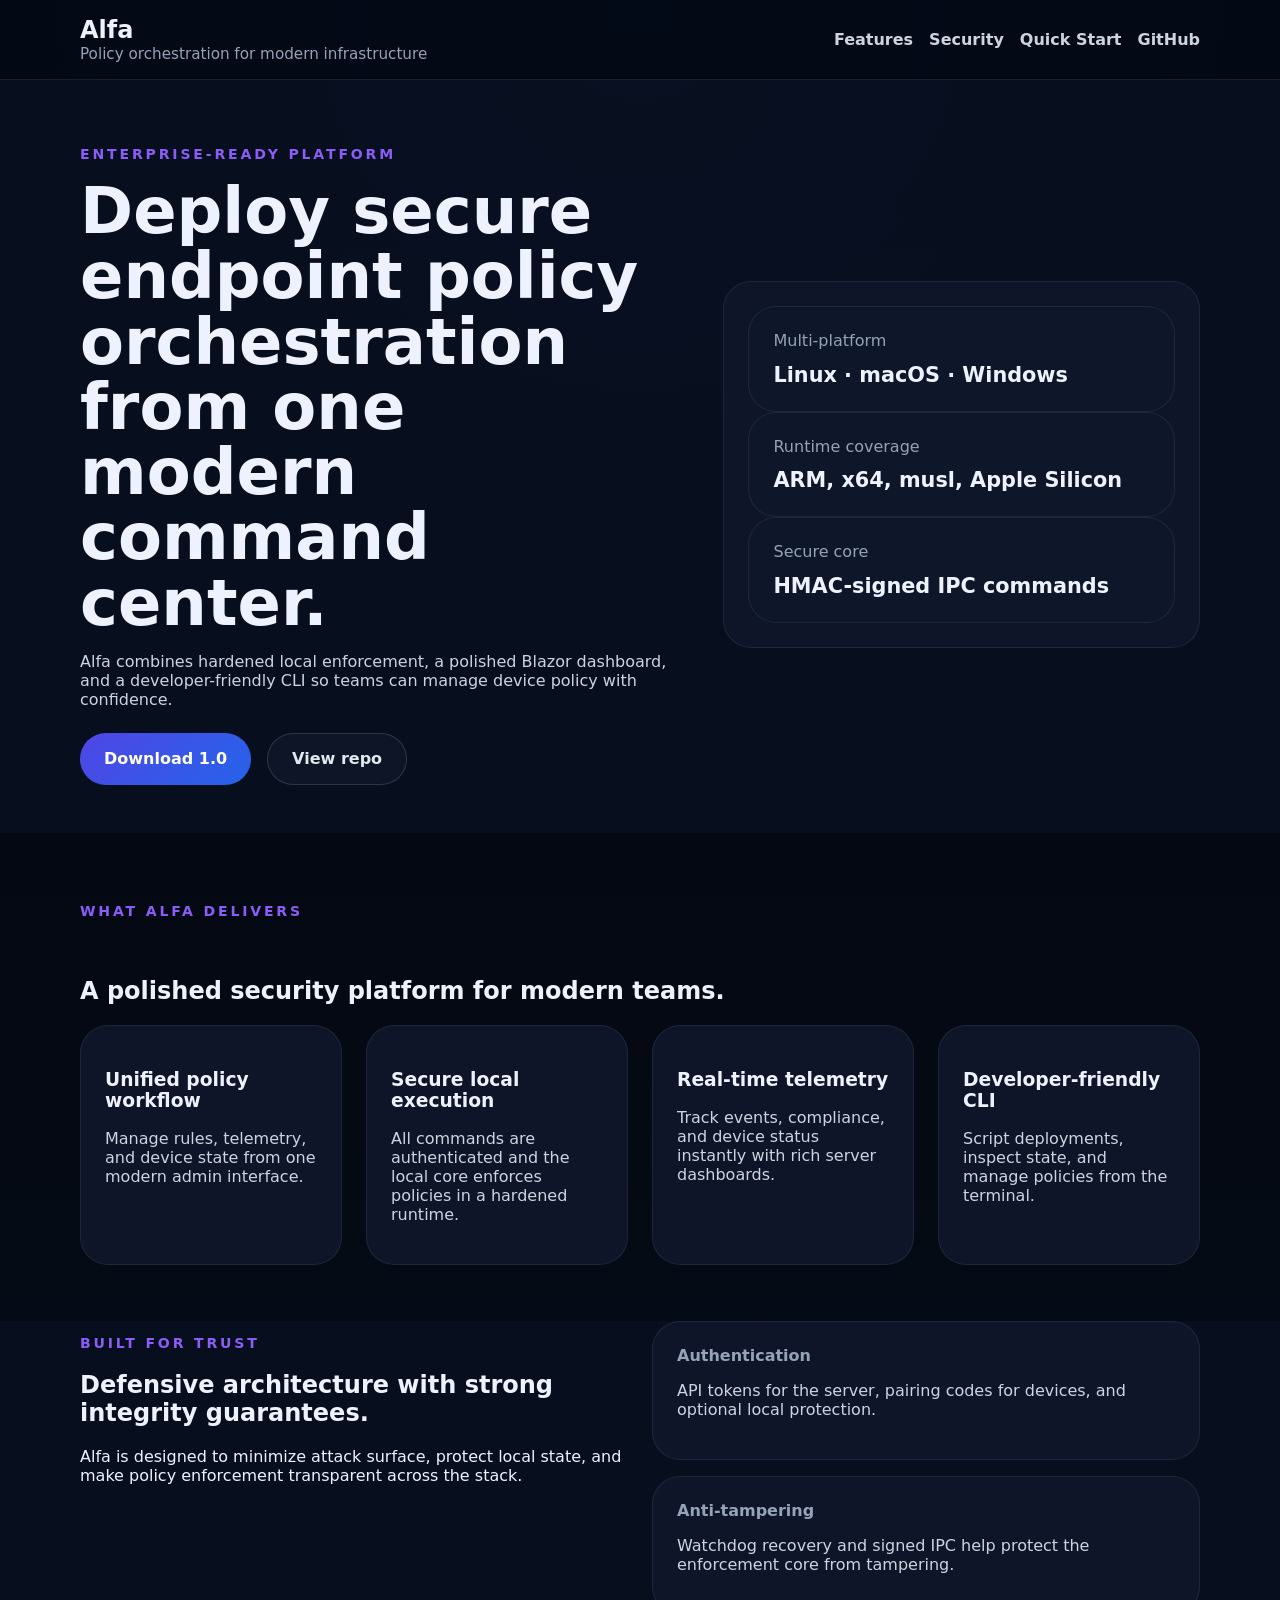
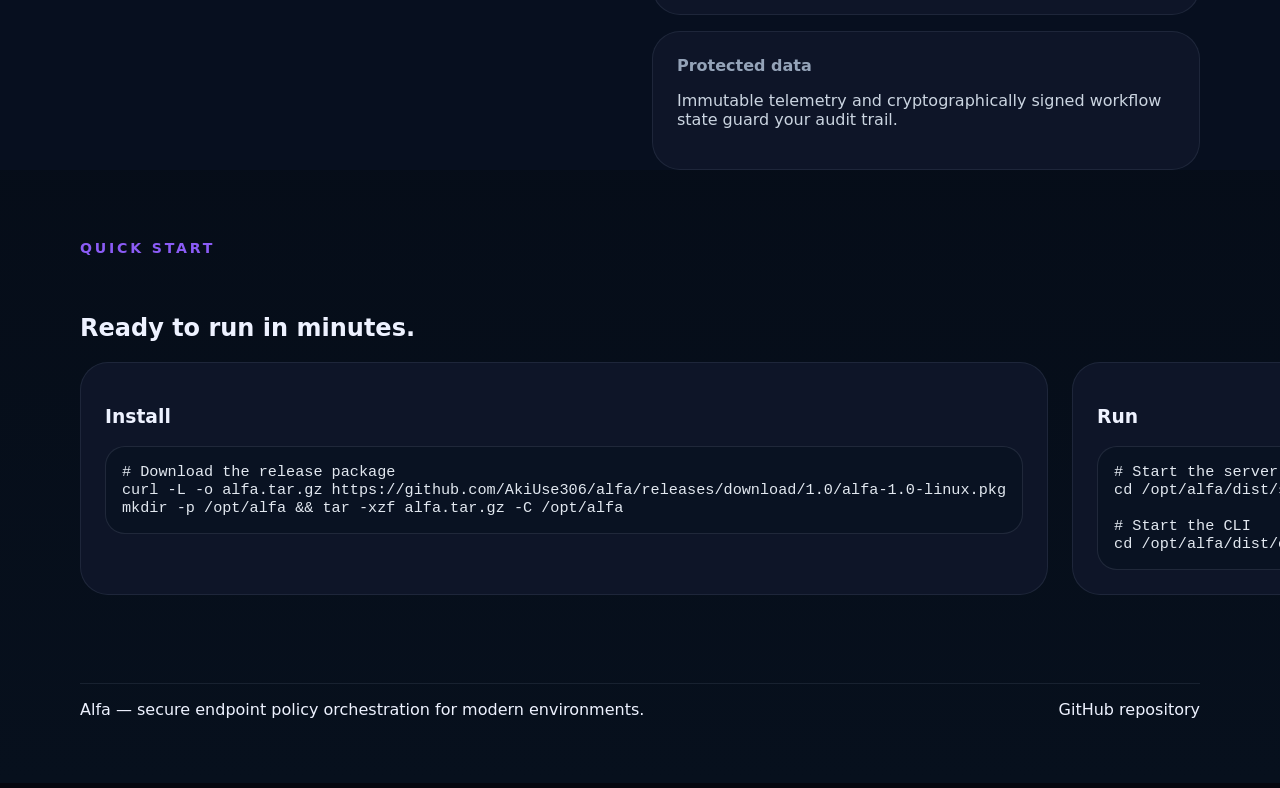
==== index.html @ 94771497 "deploy: fb77d5294fd2c9e4b82281f6f252c91e506be7ad" ====
<!DOCTYPE html>
<html lang="en">
<head>
  <meta charset="UTF-8" />
  <meta name="viewport" content="width=device-width, initial-scale=1.0" />
  <title>Alfa | Modern Endpoint Policy Orchestration</title>
  <link rel="stylesheet" href="./css/style.css" />
  <meta name="description" content="Alfa is a modern endpoint policy orchestration platform with secure local enforcement, telemetry, and a polished admin experience." />
</head>
<body>
  <header class="site-header">
    <div class="container header-grid">
      <div class="brand">
        <strong>Alfa</strong>
        <span>Policy orchestration for modern infrastructure</span>
      </div>
      <nav class="site-nav">
        <a href="#features">Features</a>
        <a href="#security">Security</a>
        <a href="#quickstart">Quick Start</a>
        <a href="https://github.com/AkiUse306/alfa" target="_blank" rel="noopener noreferrer">GitHub</a>
      </nav>
    </div>
  </header>

  <main>
    <section class="hero section-primary">
      <div class="container hero-grid">
        <div class="hero-copy">
          <span class="eyebrow">Enterprise-ready platform</span>
          <h1>Deploy secure endpoint policy orchestration from one modern command center.</h1>
          <p>Alfa combines hardened local enforcement, a polished Blazor dashboard, and a developer-friendly CLI so teams can manage device policy with confidence.</p>
          <div class="hero-actions">
            <a class="button button-primary" href="https://github.com/AkiUse306/alfa/releases/tag/1.0" target="_blank" rel="noopener noreferrer">Download 1.0</a>
            <a class="button button-secondary" href="https://github.com/AkiUse306/alfa" target="_blank" rel="noopener noreferrer">View repo</a>
          </div>
        </div>
        <div class="hero-panel">
          <div class="stat-card accent">
            <span>Multi-platform</span>
            <strong>Linux · macOS · Windows</strong>
          </div>
          <div class="stat-card">
            <span>Runtime coverage</span>
            <strong>ARM, x64, musl, Apple Silicon</strong>
          </div>
          <div class="stat-card accent-secondary">
            <span>Secure core</span>
            <strong>HMAC-signed IPC commands</strong>
          </div>
        </div>
      </div>
    </section>

    <section id="features" class="section-light">
      <div class="container section-header">
        <p class="eyebrow">What Alfa delivers</p>
        <h2>A polished security platform for modern teams.</h2>
      </div>
      <div class="container cards-grid">
        <article class="feature-card">
          <h3>Unified policy workflow</h3>
          <p>Manage rules, telemetry, and device state from one modern admin interface.</p>
        </article>
        <article class="feature-card">
          <h3>Secure local execution</h3>
          <p>All commands are authenticated and the local core enforces policies in a hardened runtime.</p>
        </article>
        <article class="feature-card">
          <h3>Real-time telemetry</h3>
          <p>Track events, compliance, and device status instantly with rich server dashboards.</p>
        </article>
        <article class="feature-card">
          <h3>Developer-friendly CLI</h3>
          <p>Script deployments, inspect state, and manage policies from the terminal.</p>
        </article>
      </div>
    </section>

    <section id="security" class="section-primary">
      <div class="container grid-2">
        <div>
          <p class="eyebrow">Built for trust</p>
          <h2>Defensive architecture with strong integrity guarantees.</h2>
          <p>Alfa is designed to minimize attack surface, protect local state, and make policy enforcement transparent across the stack.</p>
        </div>
        <div class="security-list">
          <div class="security-card">
            <strong>Authentication</strong>
            <p>API tokens for the server, pairing codes for devices, and optional local protection.</p>
          </div>
          <div class="security-card">
            <strong>Anti-tampering</strong>
            <p>Watchdog recovery and signed IPC help protect the enforcement core from tampering.</p>
          </div>
          <div class="security-card">
            <strong>Protected data</strong>
            <p>Immutable telemetry and cryptographically signed workflow state guard your audit trail.</p>
          </div>
        </div>
      </div>
    </section>

    <section id="quickstart" class="section-light">
      <div class="container section-header">
        <p class="eyebrow">Quick start</p>
        <h2>Ready to run in minutes.</h2>
      </div>
      <div class="container code-grid">
        <div class="code-panel">
          <h3>Install</h3>
          <pre><code># Download the release package
curl -L -o alfa.tar.gz https://github.com/AkiUse306/alfa/releases/download/1.0/alfa-1.0-linux.pkg
mkdir -p /opt/alfa && tar -xzf alfa.tar.gz -C /opt/alfa</code></pre>
        </div>
        <div class="code-panel">
          <h3>Run</h3>
          <pre><code># Start the server
cd /opt/alfa/dist/server && dotnet Alfa.Server.dll

# Start the CLI
cd /opt/alfa/dist/cli && dotnet Alfa.Cli.dll --help</code></pre>
        </div>
      </div>
    </section>
  </main>

  <footer class="site-footer">
    <div class="container footer-grid">
      <p>Alfa — secure endpoint policy orchestration for modern environments.</p>
      <a href="https://github.com/AkiUse306/alfa" target="_blank" rel="noopener noreferrer">GitHub repository</a>
    </div>
  </footer>
</body>
</html>
---- css/style.css ----
:root {
  color-scheme: dark;
  font-family: Inter, system-ui, -apple-system, BlinkMacSystemFont, 'Segoe UI', sans-serif;
  background: #05070f;
  color: #eef2ff;
}

* {
  box-sizing: border-box;
}

body {
  margin: 0;
  min-height: 100vh;
  background: radial-gradient(circle at top, rgba(59, 130, 246, 0.16), transparent 26%),
              linear-gradient(180deg, #02040c 0%, #07101d 100%);
}

a {
  color: inherit;
  text-decoration: none;
}

.container {
  width: min(1120px, calc(100% - 2rem));
  margin: 0 auto;
}

.site-header {
  position: sticky;
  top: 0;
  z-index: 10;
  background: rgba(4, 10, 22, 0.94);
  border-bottom: 1px solid rgba(148, 163, 184, 0.15);
}

.header-grid,
.hero-grid,
.section-header,
.cards-grid,
.grid-2,
.code-grid,
.footer-grid {
  display: grid;
  gap: 1.5rem;
}

.header-grid {
  grid-template-columns: 1fr auto;
  align-items: center;
  padding: 1rem 0;
}

.brand strong {
  display: block;
  font-size: 1.5rem;
}

.brand span {
  color: #94a3b8;
  font-size: 0.95rem;
}

.site-nav {
  display: flex;
  flex-wrap: wrap;
  justify-content: flex-end;
  gap: 1rem;
}

.site-nav a {
  color: #cbd5e1;
  font-weight: 600;
}

.hero {
  padding: 4rem 0 3rem;
}

.section-primary {
  background: rgba(8, 16, 32, 0.92);
}

.section-light {
  padding: 3.5rem 0;
}

.hero-grid {
  grid-template-columns: minmax(0, 1.3fr) minmax(320px, 1fr);
  align-items: center;
}

.hero-copy h1 {
  margin: 1rem 0 1rem;
  font-size: clamp(2.6rem, 5vw, 4rem);
  line-height: 1.02;
}

.hero-copy p,
.feature-card p,
.security-card p,
.code-panel p {
  color: #cbd5e1;
}

.eyebrow {
  text-transform: uppercase;
  letter-spacing: 0.2em;
  color: #8b5cf6;
  font-size: 0.88rem;
  font-weight: 700;
}

.hero-actions {
  display: flex;
  flex-wrap: wrap;
  gap: 1rem;
  margin-top: 1.5rem;
}

.button {
  display: inline-flex;
  align-items: center;
  justify-content: center;
  min-height: 52px;
  padding: 0 1.5rem;
  border-radius: 999px;
  font-weight: 700;
  transition: transform 180ms ease;
}

.button:hover {
  transform: translateY(-1px);
}

.button-primary {
  background: linear-gradient(135deg, #4f46e5, #2563eb);
  color: #fff;
}

.button-secondary {
  border: 1px solid rgba(148, 163, 184, 0.24);
  color: #e2e8f0;
  background: rgba(15, 23, 42, 0.88);
}

.hero-panel,
.stat-card,
.feature-card,
.security-card,
.code-panel {
  padding: 1.5rem;
  border-radius: 28px;
  background: rgba(15, 23, 42, 0.94);
  border: 1px solid rgba(148, 163, 184, 0.12);
}

.stat-card span,
.security-card strong {
  color: #94a3b8;
}

.stat-card strong {
  display: block;
  margin-top: 0.8rem;
  font-size: 1.3rem;
}

.cards-grid {
  grid-template-columns: repeat(auto-fit, minmax(240px, 1fr));
}

.grid-2 {
  grid-template-columns: 1fr 1fr;
  align-items: start;
}

.security-list {
  display: grid;
  gap: 1rem;
}

.code-grid {
  grid-template-columns: 1.2fr 1fr;
}

.code-panel pre {
  margin: 1rem 0 0;
  padding: 1rem;
  background: rgba(10, 18, 34, 0.95);
  border: 1px solid rgba(148, 163, 184, 0.16);
  border-radius: 20px;
  overflow-x: auto;
  color: #e2e8f0;
  font-family: ui-monospace, SFMono-Regular, Menlo, Monaco, Consolas, "Liberation Mono", "Courier New", monospace;
  font-size: 0.95rem;
}

.site-footer {
  padding: 2rem 0 3rem;
}

.footer-grid {
  grid-template-columns: 1fr auto;
  align-items: center;
  border-top: 1px solid rgba(148, 163, 184, 0.12);
}

@media (max-width: 900px) {
  .header-grid,
  .hero-grid,
  .grid-2,
  .code-grid,
  .footer-grid {
    grid-template-columns: 1fr;
  }

  .site-nav {
    justify-content: center;
  }
}
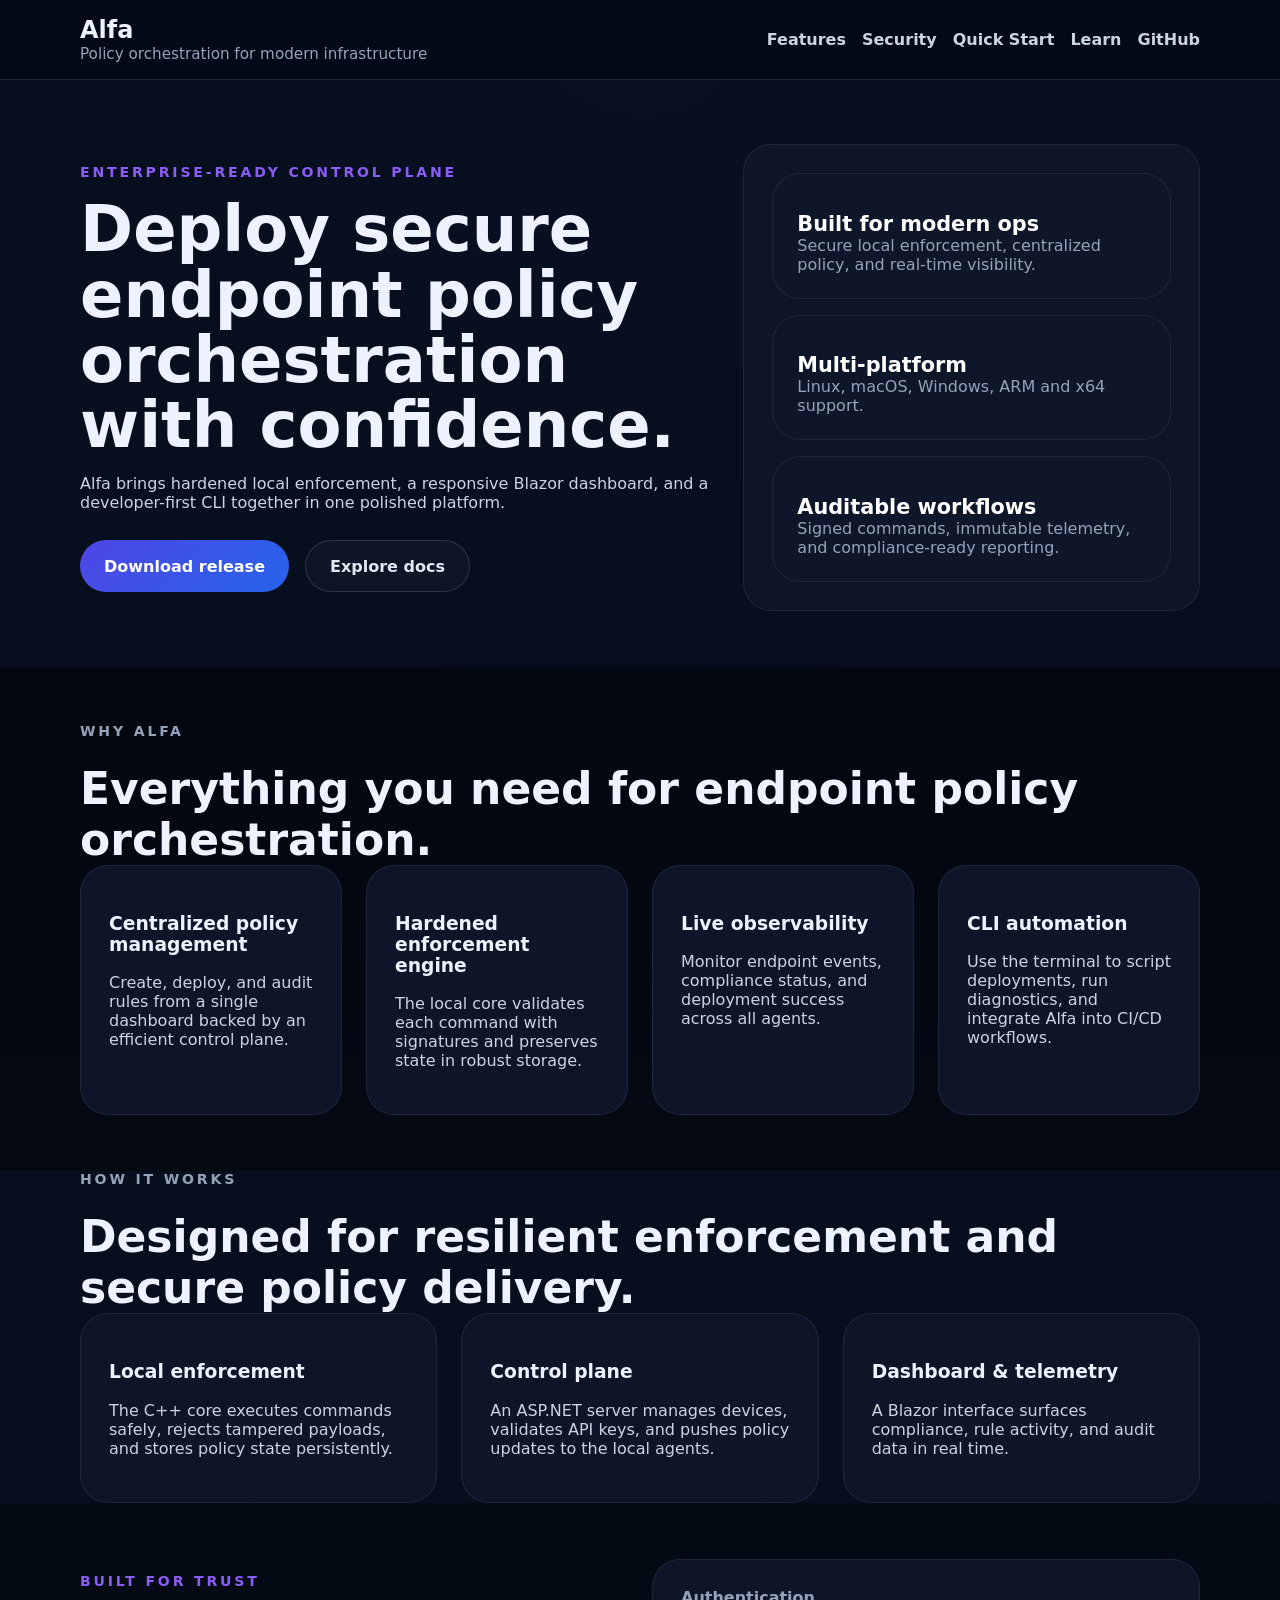
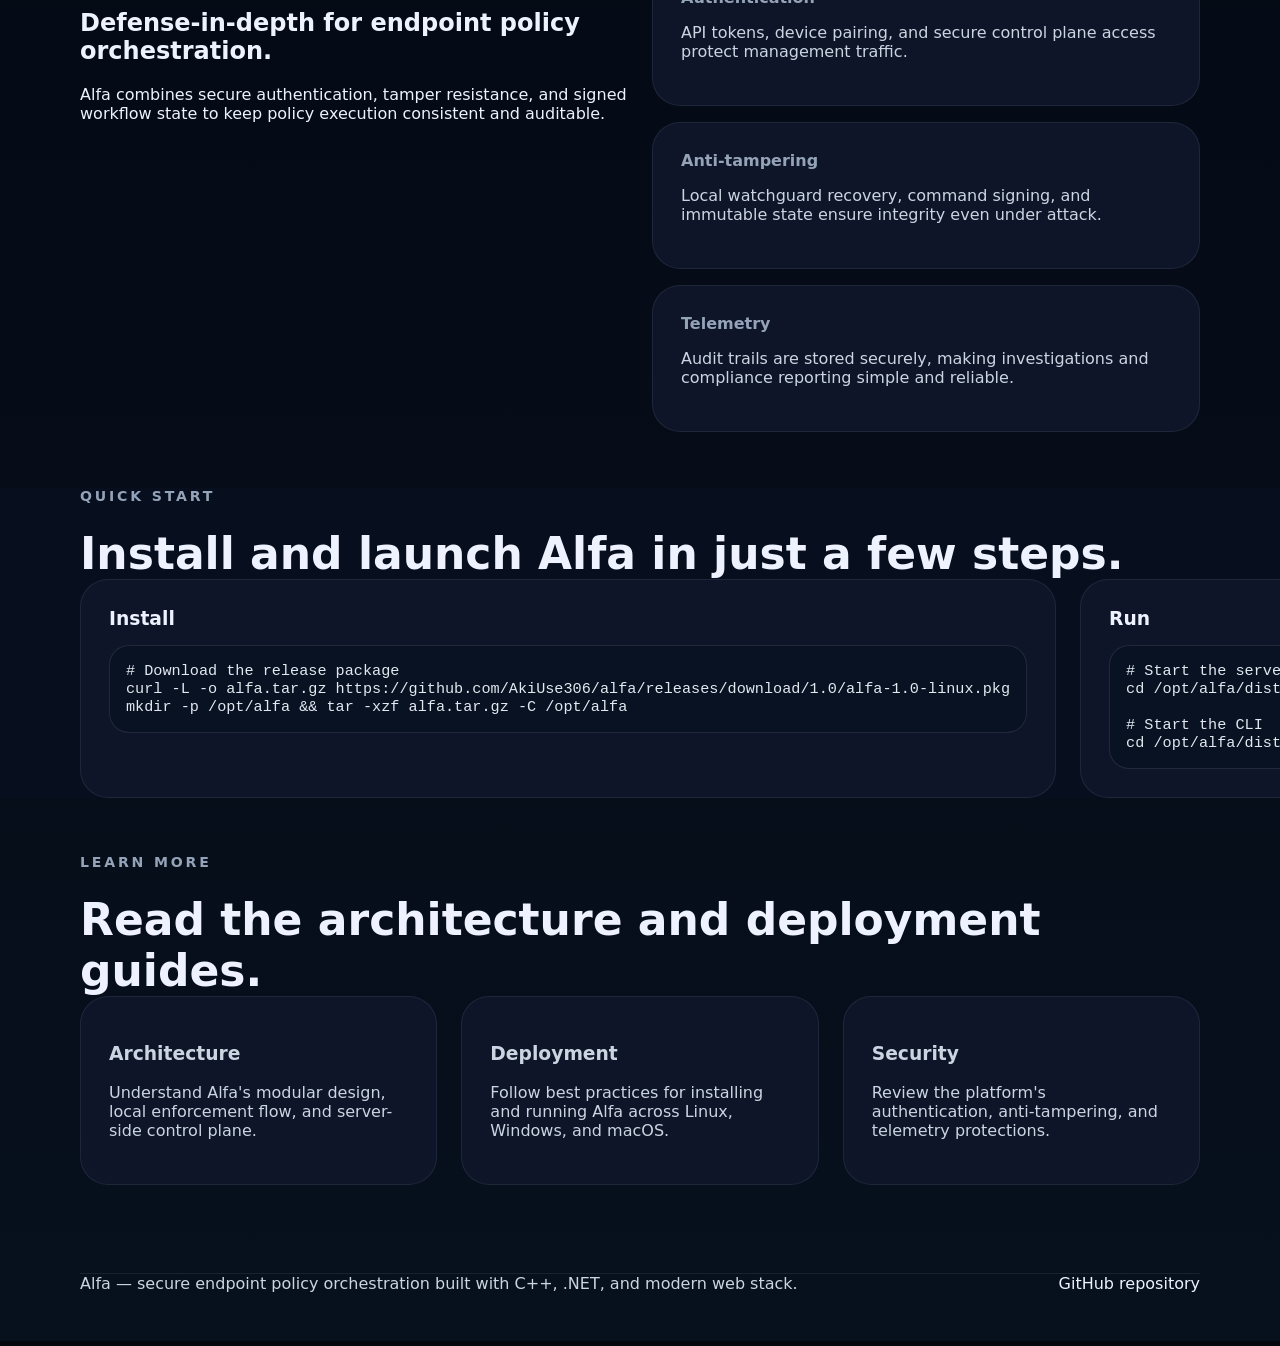
==== commit 068bec8f: "deploy: 73c5ec535f9da42eb41c66883b4318ae868b7902" ====
--- a/index.html
+++ b/index.html
@@ -18,6 +18,7 @@
         <a href="#features">Features</a>
         <a href="#security">Security</a>
         <a href="#quickstart">Quick Start</a>
+        <a href="#learn-more">Learn</a>
         <a href="https://github.com/AkiUse306/alfa" target="_blank" rel="noopener noreferrer">GitHub</a>
       </nav>
     </div>
@@ -27,26 +28,27 @@
     <section class="hero section-primary">
       <div class="container hero-grid">
         <div class="hero-copy">
-          <span class="eyebrow">Enterprise-ready platform</span>
-          <h1>Deploy secure endpoint policy orchestration from one modern command center.</h1>
-          <p>Alfa combines hardened local enforcement, a polished Blazor dashboard, and a developer-friendly CLI so teams can manage device policy with confidence.</p>
+          <span class="eyebrow">Enterprise-ready control plane</span>
+          <h1>Deploy secure endpoint policy orchestration with confidence.</h1>
+          <p>Alfa brings hardened local enforcement, a responsive Blazor dashboard, and a developer-first CLI together in one polished platform.</p>
           <div class="hero-actions">
-            <a class="button button-primary" href="https://github.com/AkiUse306/alfa/releases/tag/1.0" target="_blank" rel="noopener noreferrer">Download 1.0</a>
-            <a class="button button-secondary" href="https://github.com/AkiUse306/alfa" target="_blank" rel="noopener noreferrer">View repo</a>
+            <a class="button button-primary" href="https://github.com/AkiUse306/alfa/releases/tag/1.0" target="_blank" rel="noopener noreferrer">Download release</a>
+            <a class="button button-secondary" href="./architecture.md">Explore docs</a>
           </div>
         </div>
+
         <div class="hero-panel">
           <div class="stat-card accent">
-            <span>Multi-platform</span>
-            <strong>Linux · macOS · Windows</strong>
+            <strong>Built for modern ops</strong>
+            <span>Secure local enforcement, centralized policy, and real-time visibility.</span>
           </div>
           <div class="stat-card">
-            <span>Runtime coverage</span>
-            <strong>ARM, x64, musl, Apple Silicon</strong>
+            <strong>Multi-platform</strong>
+            <span>Linux, macOS, Windows, ARM and x64 support.</span>
           </div>
           <div class="stat-card accent-secondary">
-            <span>Secure core</span>
-            <strong>HMAC-signed IPC commands</strong>
+            <strong>Auditable workflows</strong>
+            <span>Signed commands, immutable telemetry, and compliance-ready reporting.</span>
           </div>
         </div>
       </div>
@@ -54,57 +56,78 @@
 
     <section id="features" class="section-light">
       <div class="container section-header">
-        <p class="eyebrow">What Alfa delivers</p>
-        <h2>A polished security platform for modern teams.</h2>
+        <p class="eyebrow">Why Alfa</p>
+        <h2>Everything you need for endpoint policy orchestration.</h2>
       </div>
       <div class="container cards-grid">
         <article class="feature-card">
-          <h3>Unified policy workflow</h3>
-          <p>Manage rules, telemetry, and device state from one modern admin interface.</p>
+          <h3>Centralized policy management</h3>
+          <p>Create, deploy, and audit rules from a single dashboard backed by an efficient control plane.</p>
         </article>
         <article class="feature-card">
-          <h3>Secure local execution</h3>
-          <p>All commands are authenticated and the local core enforces policies in a hardened runtime.</p>
+          <h3>Hardened enforcement engine</h3>
+          <p>The local core validates each command with signatures and preserves state in robust storage.</p>
         </article>
         <article class="feature-card">
-          <h3>Real-time telemetry</h3>
-          <p>Track events, compliance, and device status instantly with rich server dashboards.</p>
+          <h3>Live observability</h3>
+          <p>Monitor endpoint events, compliance status, and deployment success across all agents.</p>
         </article>
         <article class="feature-card">
-          <h3>Developer-friendly CLI</h3>
-          <p>Script deployments, inspect state, and manage policies from the terminal.</p>
+          <h3>CLI automation</h3>
+          <p>Use the terminal to script deployments, run diagnostics, and integrate Alfa into CI/CD workflows.</p>
         </article>
       </div>
     </section>
 
-    <section id="security" class="section-primary">
+    <section id="how-it-works" class="section-primary">
+      <div class="container section-header">
+        <p class="eyebrow">How it works</p>
+        <h2>Designed for resilient enforcement and secure policy delivery.</h2>
+      </div>
+      <div class="container cards-grid">
+        <article class="feature-card">
+          <h3>Local enforcement</h3>
+          <p>The C++ core executes commands safely, rejects tampered payloads, and stores policy state persistently.</p>
+        </article>
+        <article class="feature-card">
+          <h3>Control plane</h3>
+          <p>An ASP.NET server manages devices, validates API keys, and pushes policy updates to the local agents.</p>
+        </article>
+        <article class="feature-card">
+          <h3>Dashboard & telemetry</h3>
+          <p>A Blazor interface surfaces compliance, rule activity, and audit data in real time.</p>
+        </article>
+      </div>
+    </section>
+
+    <section id="security" class="section-light">
       <div class="container grid-2">
         <div>
           <p class="eyebrow">Built for trust</p>
-          <h2>Defensive architecture with strong integrity guarantees.</h2>
-          <p>Alfa is designed to minimize attack surface, protect local state, and make policy enforcement transparent across the stack.</p>
+          <h2>Defense-in-depth for endpoint policy orchestration.</h2>
+          <p>Alfa combines secure authentication, tamper resistance, and signed workflow state to keep policy execution consistent and auditable.</p>
         </div>
         <div class="security-list">
           <div class="security-card">
             <strong>Authentication</strong>
-            <p>API tokens for the server, pairing codes for devices, and optional local protection.</p>
+            <p>API tokens, device pairing, and secure control plane access protect management traffic.</p>
           </div>
           <div class="security-card">
             <strong>Anti-tampering</strong>
-            <p>Watchdog recovery and signed IPC help protect the enforcement core from tampering.</p>
+            <p>Local watchguard recovery, command signing, and immutable state ensure integrity even under attack.</p>
           </div>
           <div class="security-card">
-            <strong>Protected data</strong>
-            <p>Immutable telemetry and cryptographically signed workflow state guard your audit trail.</p>
+            <strong>Telemetry</strong>
+            <p>Audit trails are stored securely, making investigations and compliance reporting simple and reliable.</p>
           </div>
         </div>
       </div>
     </section>
 
-    <section id="quickstart" class="section-light">
+    <section id="quickstart" class="section-primary">
       <div class="container section-header">
         <p class="eyebrow">Quick start</p>
-        <h2>Ready to run in minutes.</h2>
+        <h2>Install and launch Alfa in just a few steps.</h2>
       </div>
       <div class="container code-grid">
         <div class="code-panel">
@@ -123,11 +146,32 @@
         </div>
       </div>
     </section>
+
+    <section id="learn-more" class="section-light learn-more">
+      <div class="container section-header">
+        <p class="eyebrow">Learn more</p>
+        <h2>Read the architecture and deployment guides.</h2>
+      </div>
+      <div class="container cards-grid">
+        <article class="feature-card">
+          <h3><a href="architecture.md">Architecture</a></h3>
+          <p>Understand Alfa's modular design, local enforcement flow, and server-side control plane.</p>
+        </article>
+        <article class="feature-card">
+          <h3><a href="deployment.md">Deployment</a></h3>
+          <p>Follow best practices for installing and running Alfa across Linux, Windows, and macOS.</p>
+        </article>
+        <article class="feature-card">
+          <h3><a href="security.md">Security</a></h3>
+          <p>Review the platform's authentication, anti-tampering, and telemetry protections.</p>
+        </article>
+      </div>
+    </section>
   </main>
 
   <footer class="site-footer">
     <div class="container footer-grid">
-      <p>Alfa — secure endpoint policy orchestration for modern environments.</p>
+      <p>Alfa — secure endpoint policy orchestration built with C++, .NET, and modern web stack.</p>
       <a href="https://github.com/AkiUse306/alfa" target="_blank" rel="noopener noreferrer">GitHub repository</a>
     </div>
   </footer>
--- a/css/style.css
+++ b/css/style.css
@@ -12,13 +12,20 @@
 body {
   margin: 0;
   min-height: 100vh;
-  background: radial-gradient(circle at top, rgba(59, 130, 246, 0.16), transparent 26%),
+  background: radial-gradient(circle at top, rgba(59, 130, 246, 0.16), transparent 24%),
               linear-gradient(180deg, #02040c 0%, #07101d 100%);
 }
 
 a {
   color: inherit;
   text-decoration: none;
+}
+
+button,
+input,
+textarea,
+select {
+  font: inherit;
 }
 
 .container {
@@ -30,8 +37,9 @@
   position: sticky;
   top: 0;
   z-index: 10;
-  background: rgba(4, 10, 22, 0.94);
-  border-bottom: 1px solid rgba(148, 163, 184, 0.15);
+  background: rgba(4, 10, 22, 0.96);
+  border-bottom: 1px solid rgba(148, 163, 184, 0.18);
+  backdrop-filter: blur(12px);
 }
 
 .header-grid,
@@ -71,10 +79,15 @@
 .site-nav a {
   color: #cbd5e1;
   font-weight: 600;
+  transition: color 150ms ease;
+}
+
+.site-nav a:hover {
+  color: #fff;
 }
 
 .hero {
-  padding: 4rem 0 3rem;
+  padding: 4rem 0 3.5rem;
 }
 
 .section-primary {
@@ -86,7 +99,7 @@
 }
 
 .hero-grid {
-  grid-template-columns: minmax(0, 1.3fr) minmax(320px, 1fr);
+  grid-template-columns: minmax(0, 1.4fr) minmax(320px, 1fr);
   align-items: center;
 }
 
@@ -115,7 +128,7 @@
   display: flex;
   flex-wrap: wrap;
   gap: 1rem;
-  margin-top: 1.5rem;
+  margin-top: 1.75rem;
 }
 
 .button {
@@ -126,11 +139,12 @@
   padding: 0 1.5rem;
   border-radius: 999px;
   font-weight: 700;
-  transition: transform 180ms ease;
+  transition: transform 180ms ease, box-shadow 180ms ease;
 }
 
 .button:hover {
   transform: translateY(-1px);
+  box-shadow: 0 20px 40px rgba(29, 78, 216, 0.18);
 }
 
 .button-primary {
@@ -149,21 +163,43 @@
 .feature-card,
 .security-card,
 .code-panel {
-  padding: 1.5rem;
+  padding: 1.75rem;
   border-radius: 28px;
   background: rgba(15, 23, 42, 0.94);
   border: 1px solid rgba(148, 163, 184, 0.12);
 }
 
+.hero-panel {
+  display: grid;
+  gap: 1rem;
+}
+
+.hero-panel .stat-card {
+  padding: 1.5rem;
+}
+
+.stat-card strong {
+  display: block;
+  margin-top: 0.85rem;
+  font-size: 1.3rem;
+  color: #fff;
+}
+
 .stat-card span,
 .security-card strong {
   color: #94a3b8;
 }
 
-.stat-card strong {
-  display: block;
-  margin-top: 0.8rem;
-  font-size: 1.3rem;
+.feature-card {
+  transition: transform 180ms ease, border-color 180ms ease, background 180ms ease;
+}
+
+.feature-card:hover,
+.security-card:hover,
+.code-panel:hover {
+  transform: translateY(-2px);
+  border-color: rgba(148, 163, 184, 0.25);
+  background: rgba(15, 23, 42, 1);
 }
 
 .cards-grid {
@@ -178,6 +214,11 @@
 .security-list {
   display: grid;
   gap: 1rem;
+}
+
+.security-card strong {
+  display: block;
+  margin-bottom: 0.6rem;
 }
 
 .code-grid {
@@ -196,6 +237,29 @@
   font-size: 0.95rem;
 }
 
+.code-panel h3 {
+  margin: 0;
+}
+
+.learn-more .feature-card a {
+  color: #cbd5e1;
+  text-decoration: none;
+}
+
+.learn-more .feature-card a:hover {
+  color: #fff;
+}
+
+.section-header h2 {
+  margin: 0;
+  font-size: clamp(2rem, 4vw, 2.75rem);
+}
+
+.section-header p {
+  margin: 0;
+  color: #94a3b8;
+}
+
 .site-footer {
   padding: 2rem 0 3rem;
 }
@@ -204,6 +268,11 @@
   grid-template-columns: 1fr auto;
   align-items: center;
   border-top: 1px solid rgba(148, 163, 184, 0.12);
+}
+
+.site-footer p {
+  margin: 0;
+  color: #cbd5e1;
 }
 
 @media (max-width: 900px) {
@@ -219,3 +288,14 @@
     justify-content: center;
   }
 }
+
+@media (max-width: 680px) {
+  .hero-copy h1 {
+    font-size: 2.5rem;
+  }
+
+  .hero-actions {
+    flex-direction: column;
+    align-items: stretch;
+  }
+}
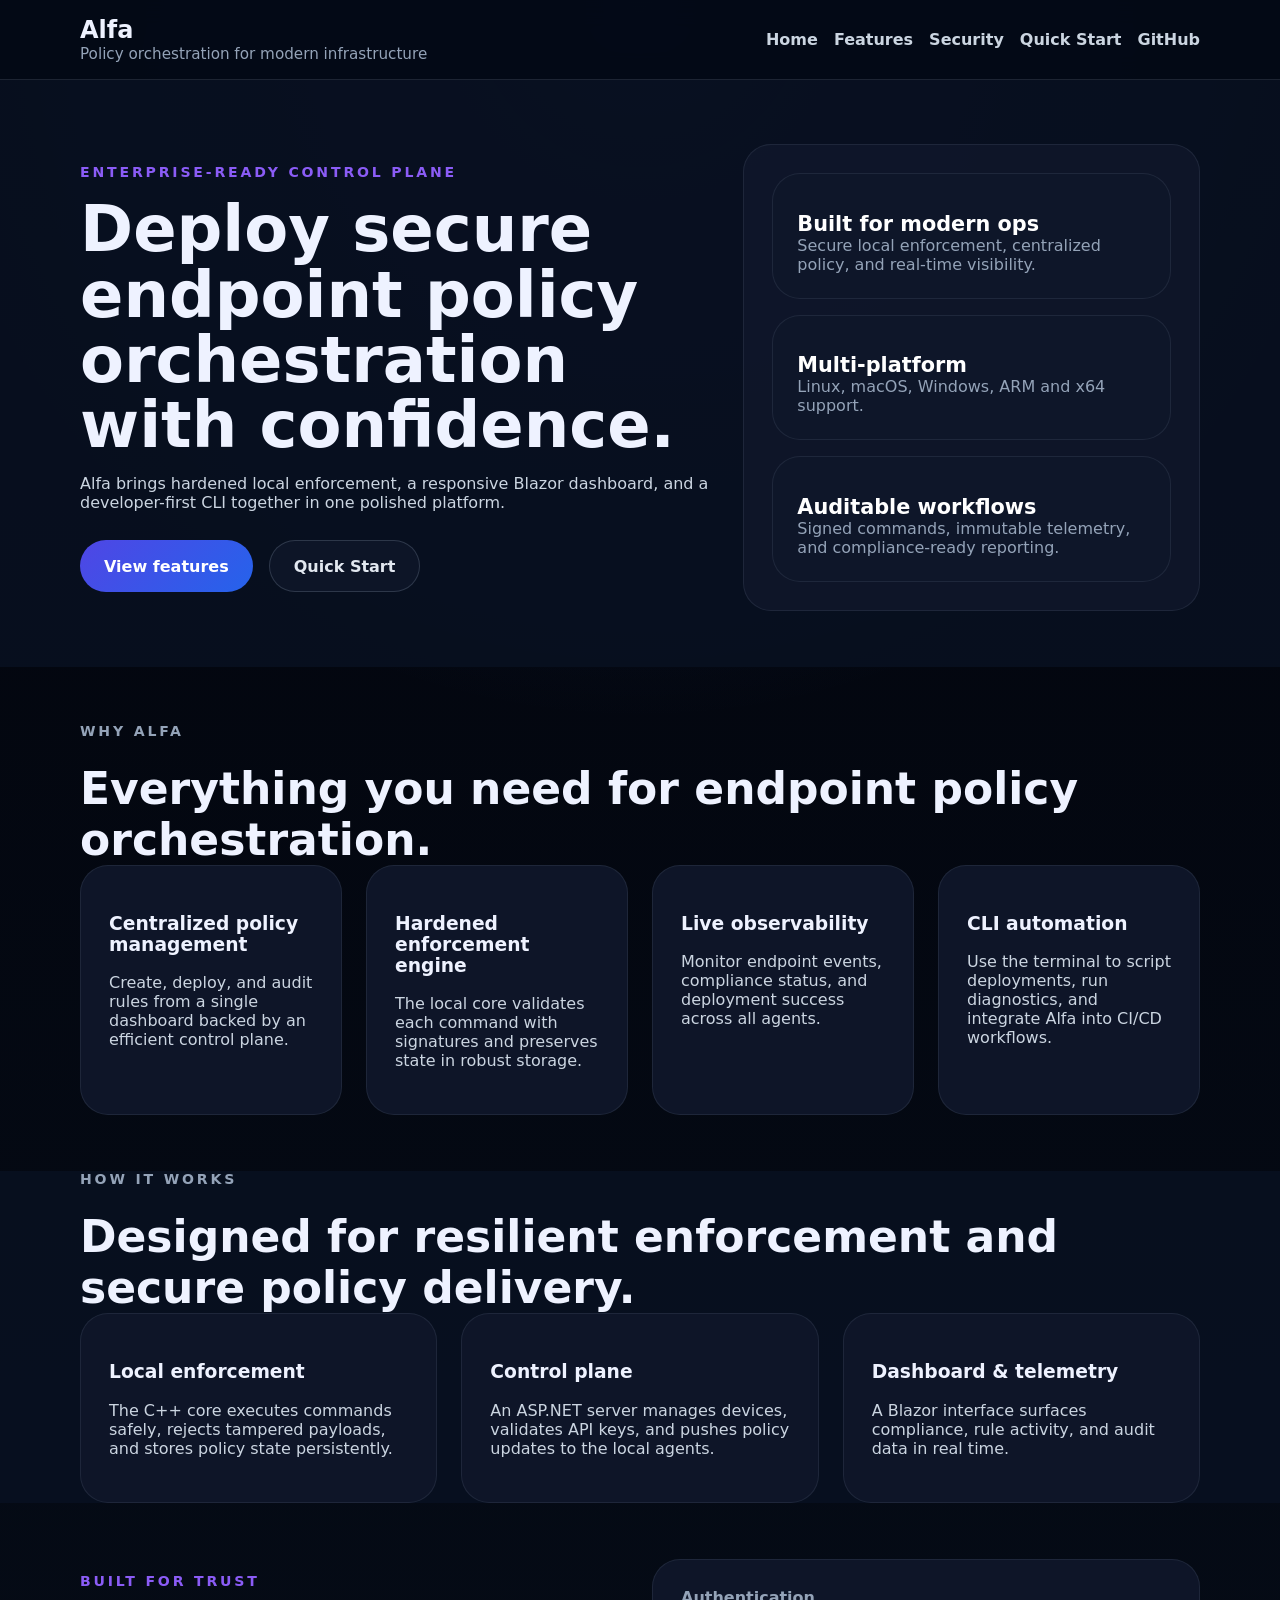
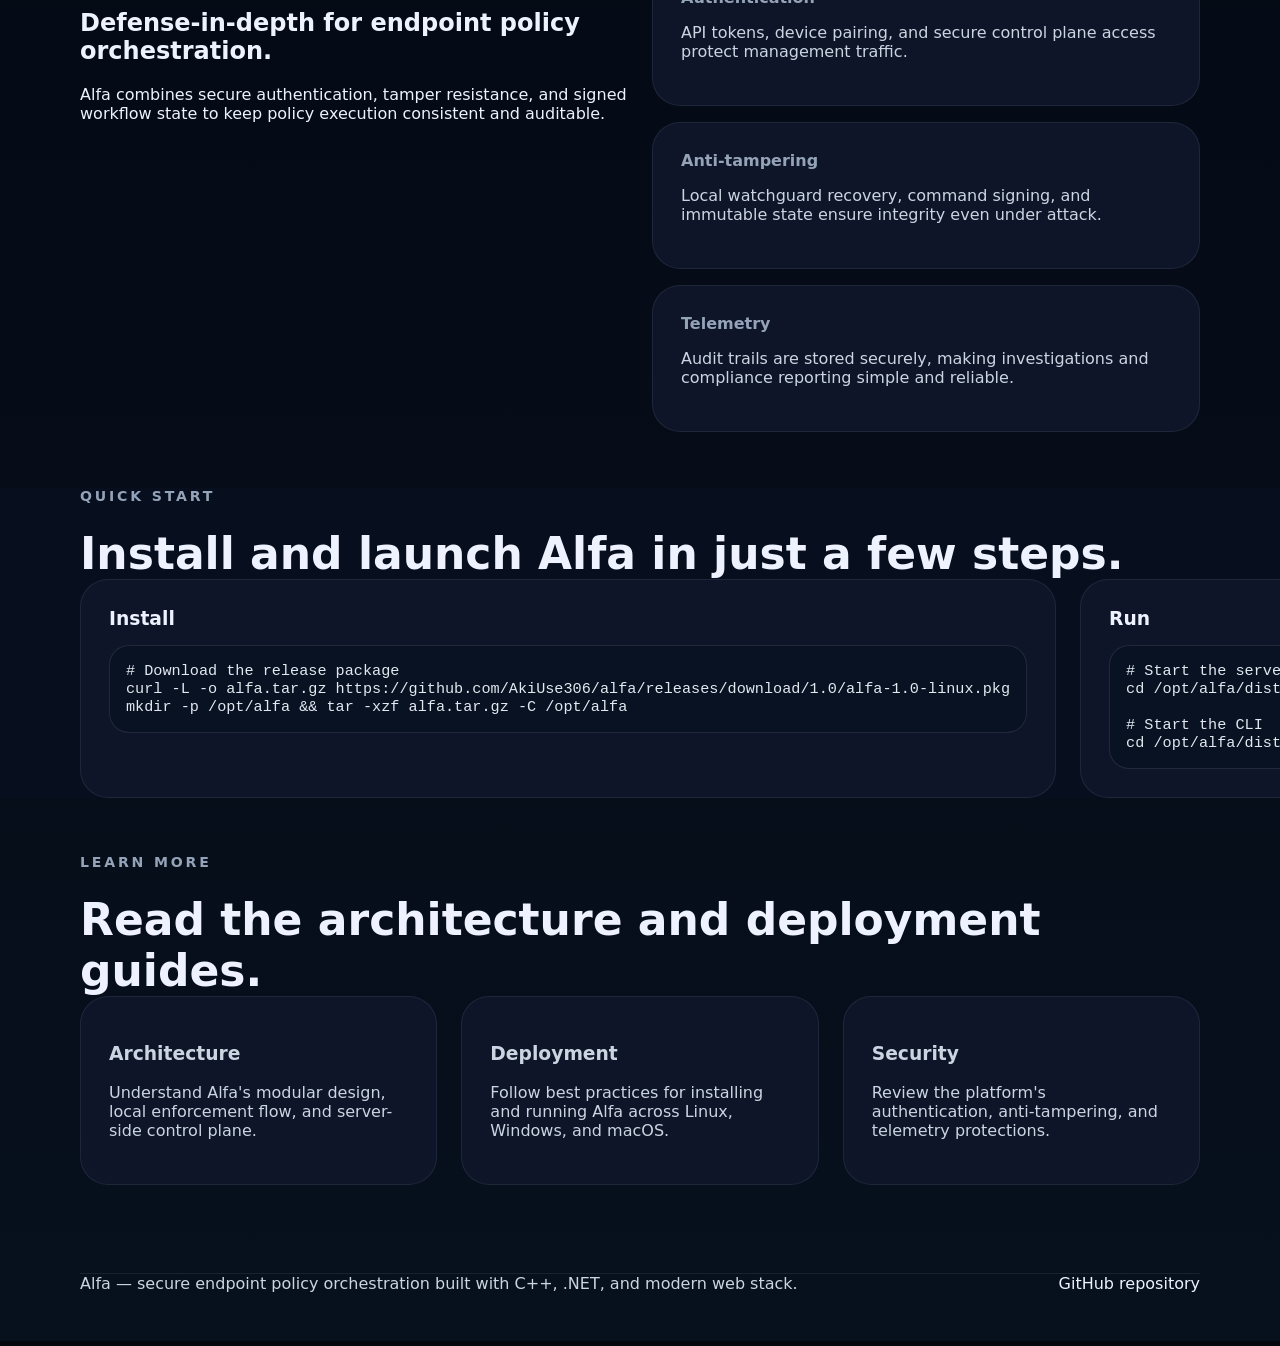
==== commit 77270a99: "deploy: 0710f01ac53884165edcb3a3d811aca212e7ddff" ====
--- a/index.html
+++ b/index.html
@@ -15,10 +15,10 @@
         <span>Policy orchestration for modern infrastructure</span>
       </div>
       <nav class="site-nav">
-        <a href="#features">Features</a>
-        <a href="#security">Security</a>
-        <a href="#quickstart">Quick Start</a>
-        <a href="#learn-more">Learn</a>
+        <a href="./index.html">Home</a>
+        <a href="./features.html">Features</a>
+        <a href="./security.html">Security</a>
+        <a href="./quickstart.html">Quick Start</a>
         <a href="https://github.com/AkiUse306/alfa" target="_blank" rel="noopener noreferrer">GitHub</a>
       </nav>
     </div>
@@ -32,8 +32,8 @@
           <h1>Deploy secure endpoint policy orchestration with confidence.</h1>
           <p>Alfa brings hardened local enforcement, a responsive Blazor dashboard, and a developer-first CLI together in one polished platform.</p>
           <div class="hero-actions">
-            <a class="button button-primary" href="https://github.com/AkiUse306/alfa/releases/tag/1.0" target="_blank" rel="noopener noreferrer">Download release</a>
-            <a class="button button-secondary" href="./architecture.md">Explore docs</a>
+            <a class="button button-primary" href="./features.html">View features</a>
+            <a class="button button-secondary" href="./quickstart.html">Quick Start</a>
           </div>
         </div>
 
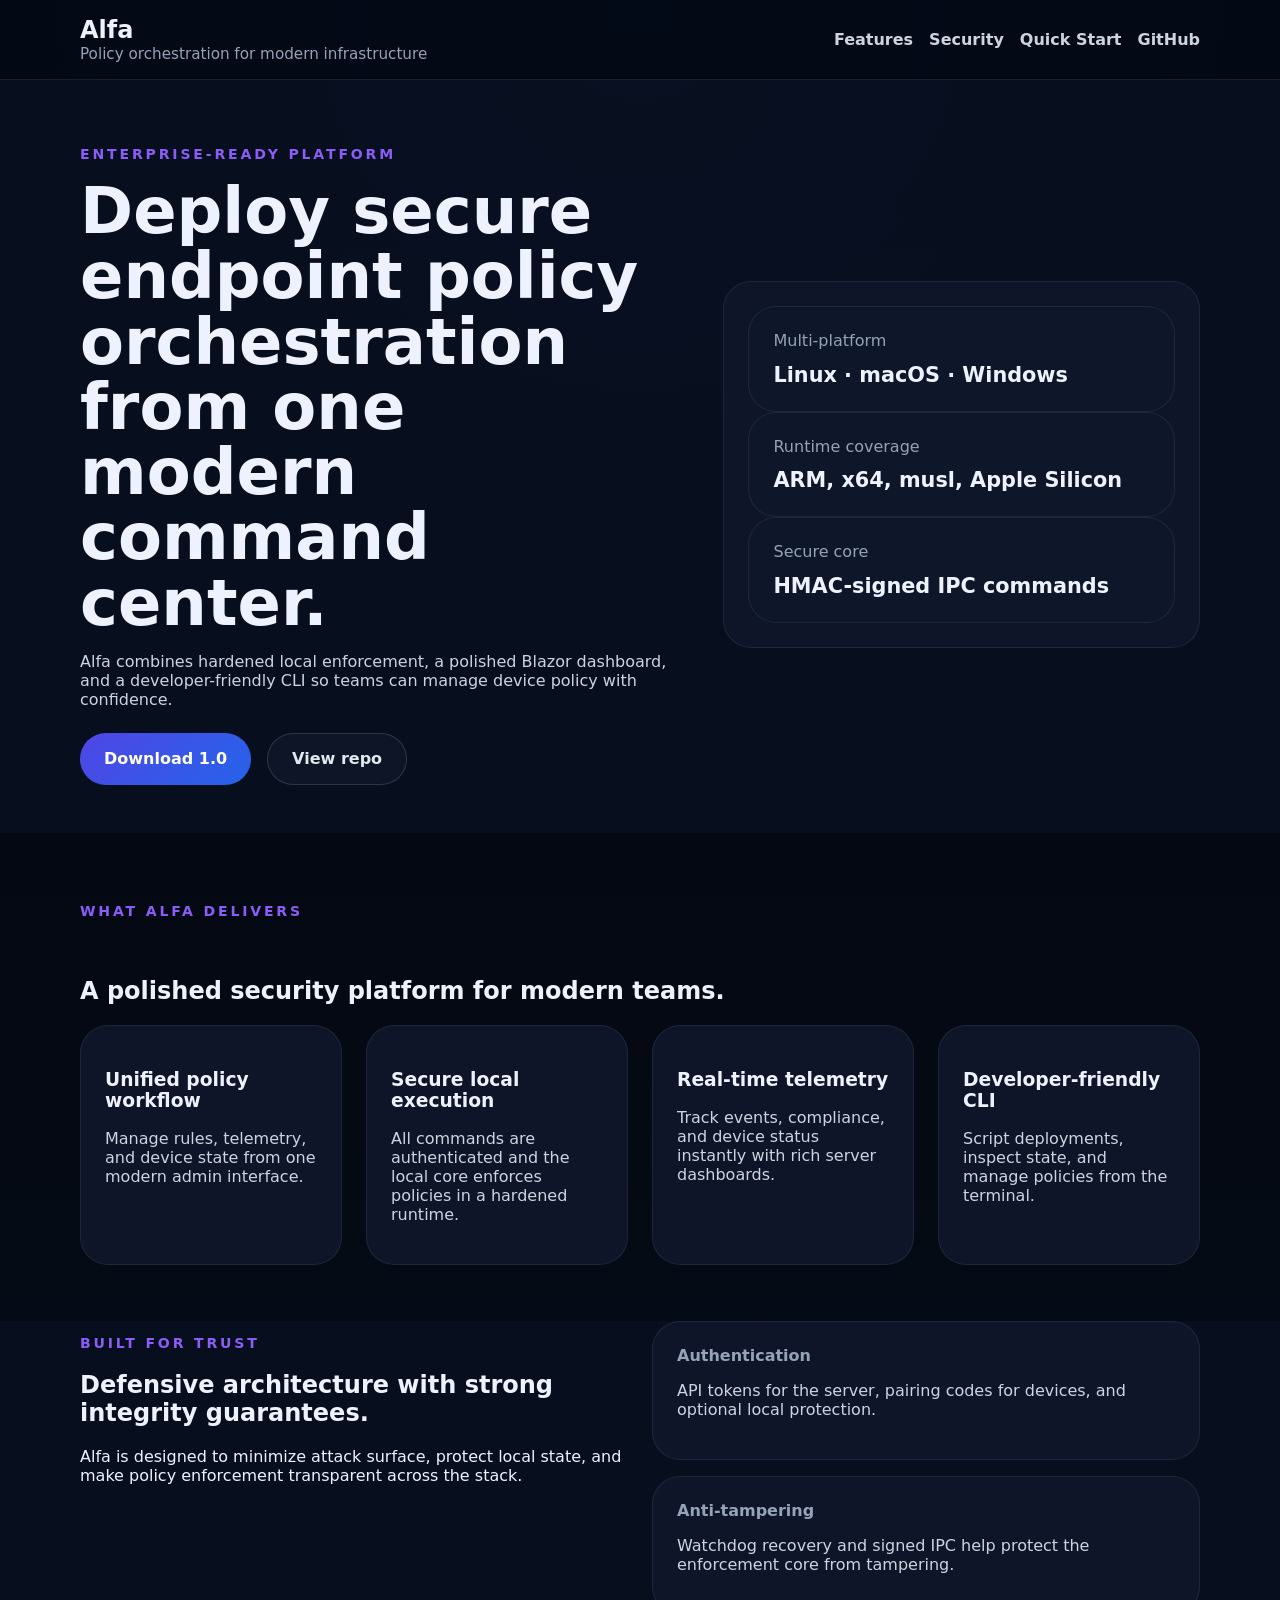
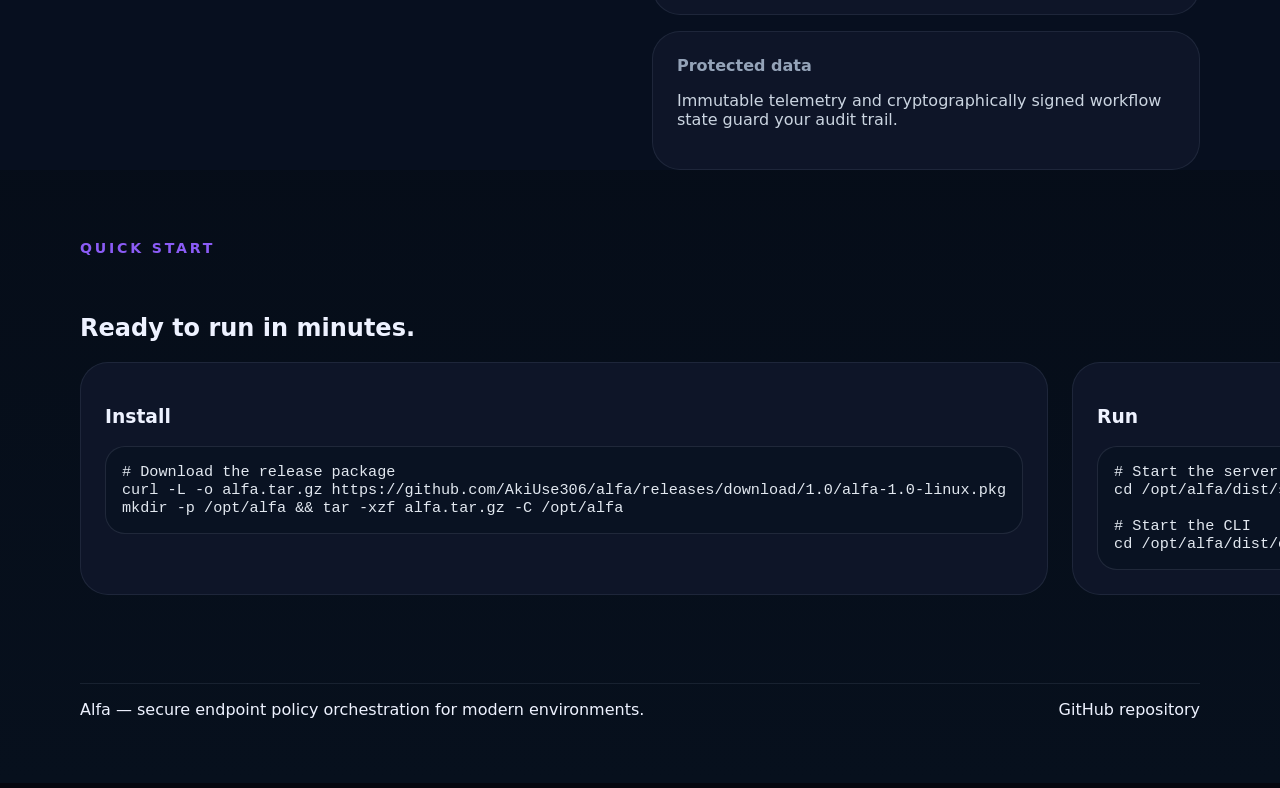
==== commit 8cba8ebd: "deploy: fb77d5294fd2c9e4b82281f6f252c91e506be7ad" ====
--- a/index.html
+++ b/index.html
@@ -15,10 +15,9 @@
         <span>Policy orchestration for modern infrastructure</span>
       </div>
       <nav class="site-nav">
-        <a href="./index.html">Home</a>
-        <a href="./features.html">Features</a>
-        <a href="./security.html">Security</a>
-        <a href="./quickstart.html">Quick Start</a>
+        <a href="#features">Features</a>
+        <a href="#security">Security</a>
+        <a href="#quickstart">Quick Start</a>
         <a href="https://github.com/AkiUse306/alfa" target="_blank" rel="noopener noreferrer">GitHub</a>
       </nav>
     </div>
@@ -28,27 +27,26 @@
     <section class="hero section-primary">
       <div class="container hero-grid">
         <div class="hero-copy">
-          <span class="eyebrow">Enterprise-ready control plane</span>
-          <h1>Deploy secure endpoint policy orchestration with confidence.</h1>
-          <p>Alfa brings hardened local enforcement, a responsive Blazor dashboard, and a developer-first CLI together in one polished platform.</p>
+          <span class="eyebrow">Enterprise-ready platform</span>
+          <h1>Deploy secure endpoint policy orchestration from one modern command center.</h1>
+          <p>Alfa combines hardened local enforcement, a polished Blazor dashboard, and a developer-friendly CLI so teams can manage device policy with confidence.</p>
           <div class="hero-actions">
-            <a class="button button-primary" href="./features.html">View features</a>
-            <a class="button button-secondary" href="./quickstart.html">Quick Start</a>
+            <a class="button button-primary" href="https://github.com/AkiUse306/alfa/releases/tag/1.0" target="_blank" rel="noopener noreferrer">Download 1.0</a>
+            <a class="button button-secondary" href="https://github.com/AkiUse306/alfa" target="_blank" rel="noopener noreferrer">View repo</a>
           </div>
         </div>
-
         <div class="hero-panel">
           <div class="stat-card accent">
-            <strong>Built for modern ops</strong>
-            <span>Secure local enforcement, centralized policy, and real-time visibility.</span>
+            <span>Multi-platform</span>
+            <strong>Linux · macOS · Windows</strong>
           </div>
           <div class="stat-card">
-            <strong>Multi-platform</strong>
-            <span>Linux, macOS, Windows, ARM and x64 support.</span>
+            <span>Runtime coverage</span>
+            <strong>ARM, x64, musl, Apple Silicon</strong>
           </div>
           <div class="stat-card accent-secondary">
-            <strong>Auditable workflows</strong>
-            <span>Signed commands, immutable telemetry, and compliance-ready reporting.</span>
+            <span>Secure core</span>
+            <strong>HMAC-signed IPC commands</strong>
           </div>
         </div>
       </div>
@@ -56,78 +54,57 @@
 
     <section id="features" class="section-light">
       <div class="container section-header">
-        <p class="eyebrow">Why Alfa</p>
-        <h2>Everything you need for endpoint policy orchestration.</h2>
+        <p class="eyebrow">What Alfa delivers</p>
+        <h2>A polished security platform for modern teams.</h2>
       </div>
       <div class="container cards-grid">
         <article class="feature-card">
-          <h3>Centralized policy management</h3>
-          <p>Create, deploy, and audit rules from a single dashboard backed by an efficient control plane.</p>
+          <h3>Unified policy workflow</h3>
+          <p>Manage rules, telemetry, and device state from one modern admin interface.</p>
         </article>
         <article class="feature-card">
-          <h3>Hardened enforcement engine</h3>
-          <p>The local core validates each command with signatures and preserves state in robust storage.</p>
+          <h3>Secure local execution</h3>
+          <p>All commands are authenticated and the local core enforces policies in a hardened runtime.</p>
         </article>
         <article class="feature-card">
-          <h3>Live observability</h3>
-          <p>Monitor endpoint events, compliance status, and deployment success across all agents.</p>
+          <h3>Real-time telemetry</h3>
+          <p>Track events, compliance, and device status instantly with rich server dashboards.</p>
         </article>
         <article class="feature-card">
-          <h3>CLI automation</h3>
-          <p>Use the terminal to script deployments, run diagnostics, and integrate Alfa into CI/CD workflows.</p>
+          <h3>Developer-friendly CLI</h3>
+          <p>Script deployments, inspect state, and manage policies from the terminal.</p>
         </article>
       </div>
     </section>
 
-    <section id="how-it-works" class="section-primary">
-      <div class="container section-header">
-        <p class="eyebrow">How it works</p>
-        <h2>Designed for resilient enforcement and secure policy delivery.</h2>
-      </div>
-      <div class="container cards-grid">
-        <article class="feature-card">
-          <h3>Local enforcement</h3>
-          <p>The C++ core executes commands safely, rejects tampered payloads, and stores policy state persistently.</p>
-        </article>
-        <article class="feature-card">
-          <h3>Control plane</h3>
-          <p>An ASP.NET server manages devices, validates API keys, and pushes policy updates to the local agents.</p>
-        </article>
-        <article class="feature-card">
-          <h3>Dashboard & telemetry</h3>
-          <p>A Blazor interface surfaces compliance, rule activity, and audit data in real time.</p>
-        </article>
-      </div>
-    </section>
-
-    <section id="security" class="section-light">
+    <section id="security" class="section-primary">
       <div class="container grid-2">
         <div>
           <p class="eyebrow">Built for trust</p>
-          <h2>Defense-in-depth for endpoint policy orchestration.</h2>
-          <p>Alfa combines secure authentication, tamper resistance, and signed workflow state to keep policy execution consistent and auditable.</p>
+          <h2>Defensive architecture with strong integrity guarantees.</h2>
+          <p>Alfa is designed to minimize attack surface, protect local state, and make policy enforcement transparent across the stack.</p>
         </div>
         <div class="security-list">
           <div class="security-card">
             <strong>Authentication</strong>
-            <p>API tokens, device pairing, and secure control plane access protect management traffic.</p>
+            <p>API tokens for the server, pairing codes for devices, and optional local protection.</p>
           </div>
           <div class="security-card">
             <strong>Anti-tampering</strong>
-            <p>Local watchguard recovery, command signing, and immutable state ensure integrity even under attack.</p>
+            <p>Watchdog recovery and signed IPC help protect the enforcement core from tampering.</p>
           </div>
           <div class="security-card">
-            <strong>Telemetry</strong>
-            <p>Audit trails are stored securely, making investigations and compliance reporting simple and reliable.</p>
+            <strong>Protected data</strong>
+            <p>Immutable telemetry and cryptographically signed workflow state guard your audit trail.</p>
           </div>
         </div>
       </div>
     </section>
 
-    <section id="quickstart" class="section-primary">
+    <section id="quickstart" class="section-light">
       <div class="container section-header">
         <p class="eyebrow">Quick start</p>
-        <h2>Install and launch Alfa in just a few steps.</h2>
+        <h2>Ready to run in minutes.</h2>
       </div>
       <div class="container code-grid">
         <div class="code-panel">
@@ -146,32 +123,11 @@
         </div>
       </div>
     </section>
-
-    <section id="learn-more" class="section-light learn-more">
-      <div class="container section-header">
-        <p class="eyebrow">Learn more</p>
-        <h2>Read the architecture and deployment guides.</h2>
-      </div>
-      <div class="container cards-grid">
-        <article class="feature-card">
-          <h3><a href="architecture.md">Architecture</a></h3>
-          <p>Understand Alfa's modular design, local enforcement flow, and server-side control plane.</p>
-        </article>
-        <article class="feature-card">
-          <h3><a href="deployment.md">Deployment</a></h3>
-          <p>Follow best practices for installing and running Alfa across Linux, Windows, and macOS.</p>
-        </article>
-        <article class="feature-card">
-          <h3><a href="security.md">Security</a></h3>
-          <p>Review the platform's authentication, anti-tampering, and telemetry protections.</p>
-        </article>
-      </div>
-    </section>
   </main>
 
   <footer class="site-footer">
     <div class="container footer-grid">
-      <p>Alfa — secure endpoint policy orchestration built with C++, .NET, and modern web stack.</p>
+      <p>Alfa — secure endpoint policy orchestration for modern environments.</p>
       <a href="https://github.com/AkiUse306/alfa" target="_blank" rel="noopener noreferrer">GitHub repository</a>
     </div>
   </footer>
--- a/css/style.css
+++ b/css/style.css
@@ -12,20 +12,13 @@
 body {
   margin: 0;
   min-height: 100vh;
-  background: radial-gradient(circle at top, rgba(59, 130, 246, 0.16), transparent 24%),
+  background: radial-gradient(circle at top, rgba(59, 130, 246, 0.16), transparent 26%),
               linear-gradient(180deg, #02040c 0%, #07101d 100%);
 }
 
 a {
   color: inherit;
   text-decoration: none;
-}
-
-button,
-input,
-textarea,
-select {
-  font: inherit;
 }
 
 .container {
@@ -37,9 +30,8 @@
   position: sticky;
   top: 0;
   z-index: 10;
-  background: rgba(4, 10, 22, 0.96);
-  border-bottom: 1px solid rgba(148, 163, 184, 0.18);
-  backdrop-filter: blur(12px);
+  background: rgba(4, 10, 22, 0.94);
+  border-bottom: 1px solid rgba(148, 163, 184, 0.15);
 }
 
 .header-grid,
@@ -79,15 +71,10 @@
 .site-nav a {
   color: #cbd5e1;
   font-weight: 600;
-  transition: color 150ms ease;
-}
-
-.site-nav a:hover {
-  color: #fff;
 }
 
 .hero {
-  padding: 4rem 0 3.5rem;
+  padding: 4rem 0 3rem;
 }
 
 .section-primary {
@@ -99,7 +86,7 @@
 }
 
 .hero-grid {
-  grid-template-columns: minmax(0, 1.4fr) minmax(320px, 1fr);
+  grid-template-columns: minmax(0, 1.3fr) minmax(320px, 1fr);
   align-items: center;
 }
 
@@ -128,7 +115,7 @@
   display: flex;
   flex-wrap: wrap;
   gap: 1rem;
-  margin-top: 1.75rem;
+  margin-top: 1.5rem;
 }
 
 .button {
@@ -139,12 +126,11 @@
   padding: 0 1.5rem;
   border-radius: 999px;
   font-weight: 700;
-  transition: transform 180ms ease, box-shadow 180ms ease;
+  transition: transform 180ms ease;
 }
 
 .button:hover {
   transform: translateY(-1px);
-  box-shadow: 0 20px 40px rgba(29, 78, 216, 0.18);
 }
 
 .button-primary {
@@ -163,43 +149,21 @@
 .feature-card,
 .security-card,
 .code-panel {
-  padding: 1.75rem;
+  padding: 1.5rem;
   border-radius: 28px;
   background: rgba(15, 23, 42, 0.94);
   border: 1px solid rgba(148, 163, 184, 0.12);
 }
 
-.hero-panel {
-  display: grid;
-  gap: 1rem;
-}
-
-.hero-panel .stat-card {
-  padding: 1.5rem;
-}
-
-.stat-card strong {
-  display: block;
-  margin-top: 0.85rem;
-  font-size: 1.3rem;
-  color: #fff;
-}
-
 .stat-card span,
 .security-card strong {
   color: #94a3b8;
 }
 
-.feature-card {
-  transition: transform 180ms ease, border-color 180ms ease, background 180ms ease;
-}
-
-.feature-card:hover,
-.security-card:hover,
-.code-panel:hover {
-  transform: translateY(-2px);
-  border-color: rgba(148, 163, 184, 0.25);
-  background: rgba(15, 23, 42, 1);
+.stat-card strong {
+  display: block;
+  margin-top: 0.8rem;
+  font-size: 1.3rem;
 }
 
 .cards-grid {
@@ -214,11 +178,6 @@
 .security-list {
   display: grid;
   gap: 1rem;
-}
-
-.security-card strong {
-  display: block;
-  margin-bottom: 0.6rem;
 }
 
 .code-grid {
@@ -237,29 +196,6 @@
   font-size: 0.95rem;
 }
 
-.code-panel h3 {
-  margin: 0;
-}
-
-.learn-more .feature-card a {
-  color: #cbd5e1;
-  text-decoration: none;
-}
-
-.learn-more .feature-card a:hover {
-  color: #fff;
-}
-
-.section-header h2 {
-  margin: 0;
-  font-size: clamp(2rem, 4vw, 2.75rem);
-}
-
-.section-header p {
-  margin: 0;
-  color: #94a3b8;
-}
-
 .site-footer {
   padding: 2rem 0 3rem;
 }
@@ -268,11 +204,6 @@
   grid-template-columns: 1fr auto;
   align-items: center;
   border-top: 1px solid rgba(148, 163, 184, 0.12);
-}
-
-.site-footer p {
-  margin: 0;
-  color: #cbd5e1;
 }
 
 @media (max-width: 900px) {
@@ -288,14 +219,3 @@
     justify-content: center;
   }
 }
-
-@media (max-width: 680px) {
-  .hero-copy h1 {
-    font-size: 2.5rem;
-  }
-
-  .hero-actions {
-    flex-direction: column;
-    align-items: stretch;
-  }
-}
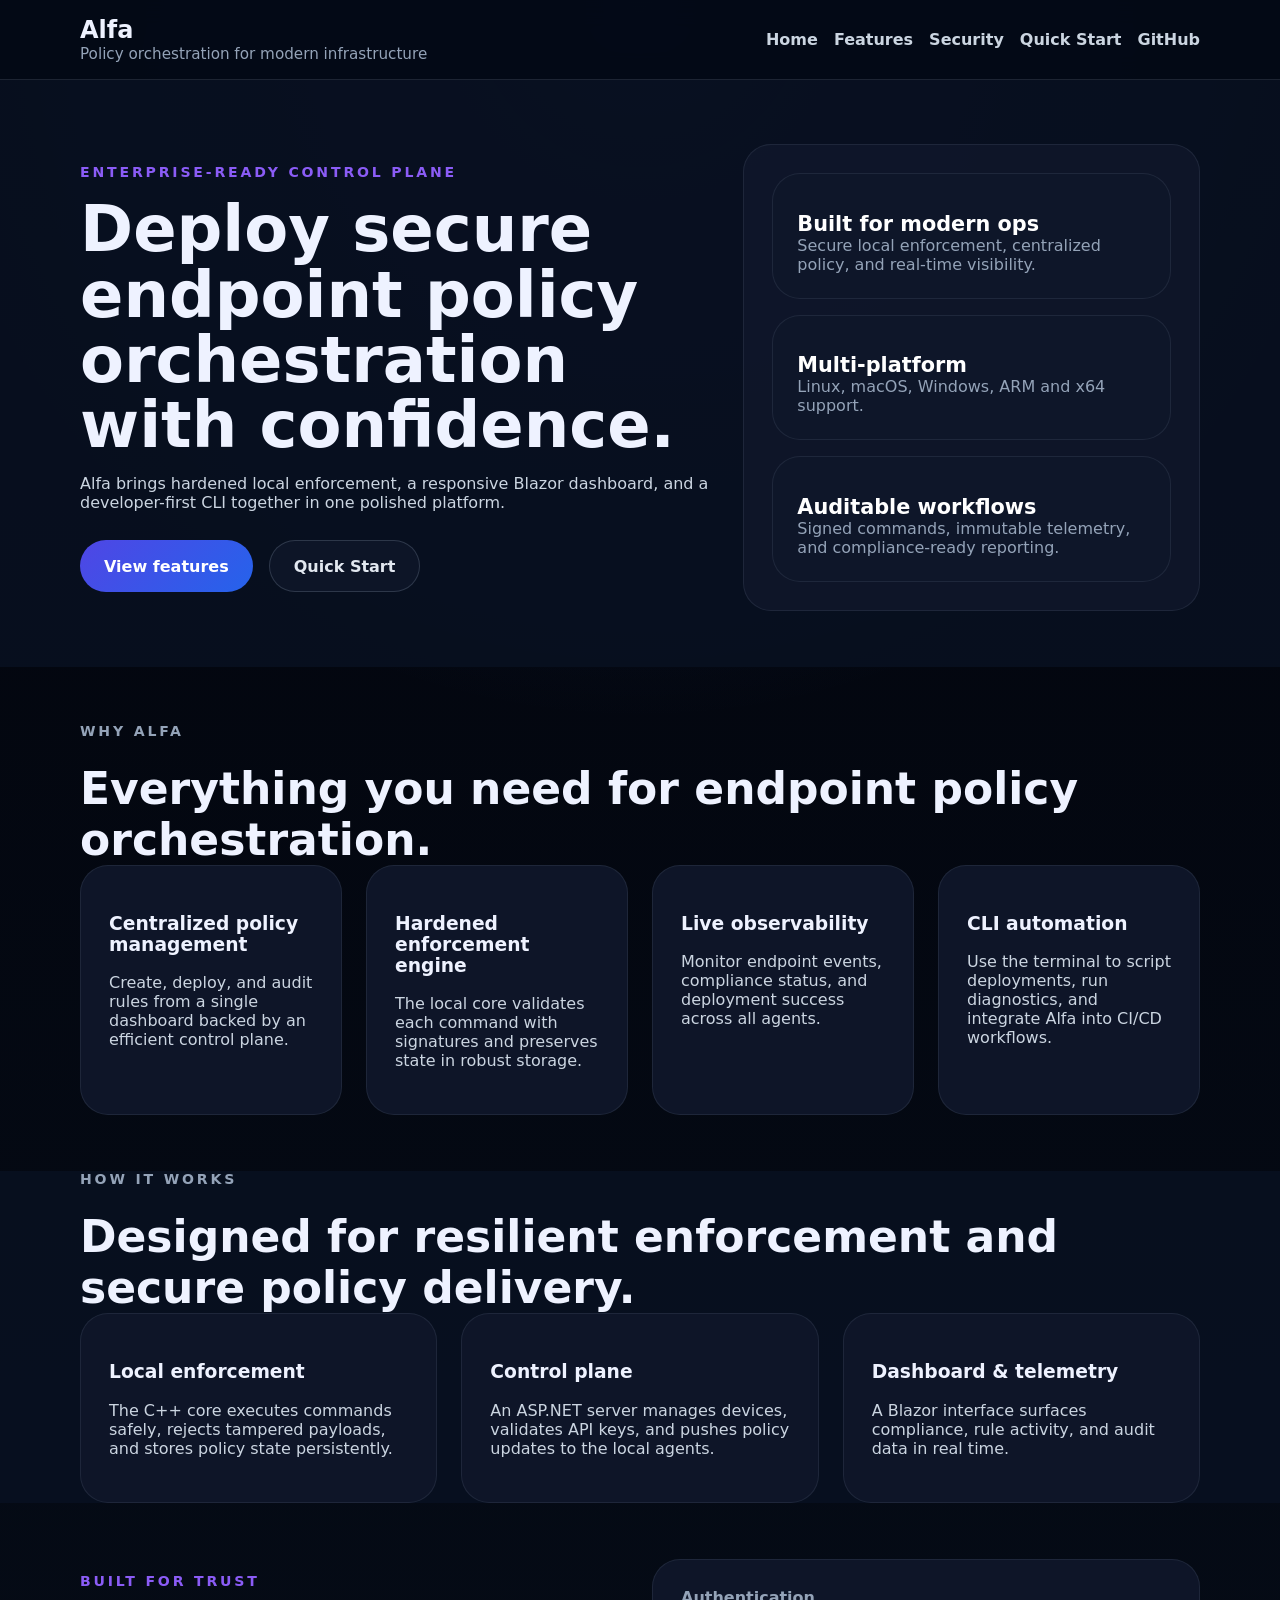
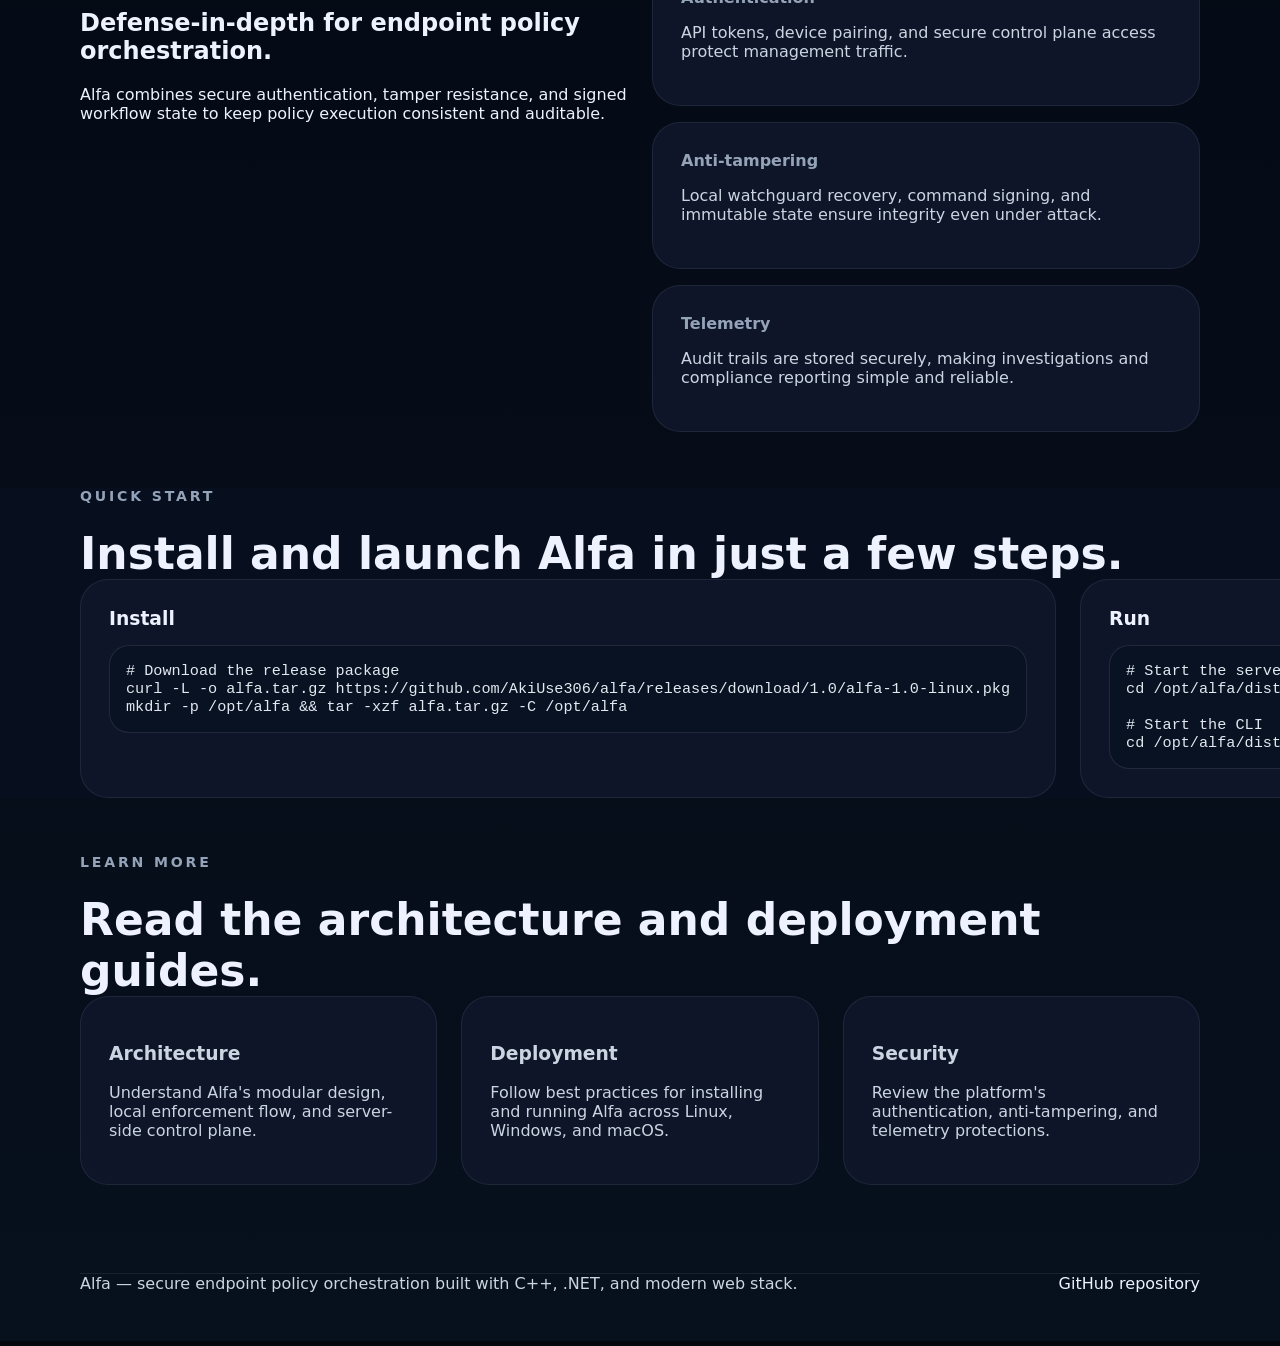
==== commit bc1773ff: "deploy: 3633bfa88a2705664be7cd469a013a60a30667f9" ====
--- a/index.html
+++ b/index.html
@@ -15,9 +15,10 @@
         <span>Policy orchestration for modern infrastructure</span>
       </div>
       <nav class="site-nav">
-        <a href="#features">Features</a>
-        <a href="#security">Security</a>
-        <a href="#quickstart">Quick Start</a>
+        <a href="./index.html">Home</a>
+        <a href="./features.html">Features</a>
+        <a href="./security.html">Security</a>
+        <a href="./quickstart.html">Quick Start</a>
         <a href="https://github.com/AkiUse306/alfa" target="_blank" rel="noopener noreferrer">GitHub</a>
       </nav>
     </div>
@@ -27,26 +28,27 @@
     <section class="hero section-primary">
       <div class="container hero-grid">
         <div class="hero-copy">
-          <span class="eyebrow">Enterprise-ready platform</span>
-          <h1>Deploy secure endpoint policy orchestration from one modern command center.</h1>
-          <p>Alfa combines hardened local enforcement, a polished Blazor dashboard, and a developer-friendly CLI so teams can manage device policy with confidence.</p>
+          <span class="eyebrow">Enterprise-ready control plane</span>
+          <h1>Deploy secure endpoint policy orchestration with confidence.</h1>
+          <p>Alfa brings hardened local enforcement, a responsive Blazor dashboard, and a developer-first CLI together in one polished platform.</p>
           <div class="hero-actions">
-            <a class="button button-primary" href="https://github.com/AkiUse306/alfa/releases/tag/1.0" target="_blank" rel="noopener noreferrer">Download 1.0</a>
-            <a class="button button-secondary" href="https://github.com/AkiUse306/alfa" target="_blank" rel="noopener noreferrer">View repo</a>
+            <a class="button button-primary" href="./features.html">View features</a>
+            <a class="button button-secondary" href="./quickstart.html">Quick Start</a>
           </div>
         </div>
+
         <div class="hero-panel">
           <div class="stat-card accent">
-            <span>Multi-platform</span>
-            <strong>Linux · macOS · Windows</strong>
+            <strong>Built for modern ops</strong>
+            <span>Secure local enforcement, centralized policy, and real-time visibility.</span>
           </div>
           <div class="stat-card">
-            <span>Runtime coverage</span>
-            <strong>ARM, x64, musl, Apple Silicon</strong>
+            <strong>Multi-platform</strong>
+            <span>Linux, macOS, Windows, ARM and x64 support.</span>
           </div>
           <div class="stat-card accent-secondary">
-            <span>Secure core</span>
-            <strong>HMAC-signed IPC commands</strong>
+            <strong>Auditable workflows</strong>
+            <span>Signed commands, immutable telemetry, and compliance-ready reporting.</span>
           </div>
         </div>
       </div>
@@ -54,57 +56,78 @@
 
     <section id="features" class="section-light">
       <div class="container section-header">
-        <p class="eyebrow">What Alfa delivers</p>
-        <h2>A polished security platform for modern teams.</h2>
+        <p class="eyebrow">Why Alfa</p>
+        <h2>Everything you need for endpoint policy orchestration.</h2>
       </div>
       <div class="container cards-grid">
         <article class="feature-card">
-          <h3>Unified policy workflow</h3>
-          <p>Manage rules, telemetry, and device state from one modern admin interface.</p>
+          <h3>Centralized policy management</h3>
+          <p>Create, deploy, and audit rules from a single dashboard backed by an efficient control plane.</p>
         </article>
         <article class="feature-card">
-          <h3>Secure local execution</h3>
-          <p>All commands are authenticated and the local core enforces policies in a hardened runtime.</p>
+          <h3>Hardened enforcement engine</h3>
+          <p>The local core validates each command with signatures and preserves state in robust storage.</p>
         </article>
         <article class="feature-card">
-          <h3>Real-time telemetry</h3>
-          <p>Track events, compliance, and device status instantly with rich server dashboards.</p>
+          <h3>Live observability</h3>
+          <p>Monitor endpoint events, compliance status, and deployment success across all agents.</p>
         </article>
         <article class="feature-card">
-          <h3>Developer-friendly CLI</h3>
-          <p>Script deployments, inspect state, and manage policies from the terminal.</p>
+          <h3>CLI automation</h3>
+          <p>Use the terminal to script deployments, run diagnostics, and integrate Alfa into CI/CD workflows.</p>
         </article>
       </div>
     </section>
 
-    <section id="security" class="section-primary">
+    <section id="how-it-works" class="section-primary">
+      <div class="container section-header">
+        <p class="eyebrow">How it works</p>
+        <h2>Designed for resilient enforcement and secure policy delivery.</h2>
+      </div>
+      <div class="container cards-grid">
+        <article class="feature-card">
+          <h3>Local enforcement</h3>
+          <p>The C++ core executes commands safely, rejects tampered payloads, and stores policy state persistently.</p>
+        </article>
+        <article class="feature-card">
+          <h3>Control plane</h3>
+          <p>An ASP.NET server manages devices, validates API keys, and pushes policy updates to the local agents.</p>
+        </article>
+        <article class="feature-card">
+          <h3>Dashboard & telemetry</h3>
+          <p>A Blazor interface surfaces compliance, rule activity, and audit data in real time.</p>
+        </article>
+      </div>
+    </section>
+
+    <section id="security" class="section-light">
       <div class="container grid-2">
         <div>
           <p class="eyebrow">Built for trust</p>
-          <h2>Defensive architecture with strong integrity guarantees.</h2>
-          <p>Alfa is designed to minimize attack surface, protect local state, and make policy enforcement transparent across the stack.</p>
+          <h2>Defense-in-depth for endpoint policy orchestration.</h2>
+          <p>Alfa combines secure authentication, tamper resistance, and signed workflow state to keep policy execution consistent and auditable.</p>
         </div>
         <div class="security-list">
           <div class="security-card">
             <strong>Authentication</strong>
-            <p>API tokens for the server, pairing codes for devices, and optional local protection.</p>
+            <p>API tokens, device pairing, and secure control plane access protect management traffic.</p>
           </div>
           <div class="security-card">
             <strong>Anti-tampering</strong>
-            <p>Watchdog recovery and signed IPC help protect the enforcement core from tampering.</p>
+            <p>Local watchguard recovery, command signing, and immutable state ensure integrity even under attack.</p>
           </div>
           <div class="security-card">
-            <strong>Protected data</strong>
-            <p>Immutable telemetry and cryptographically signed workflow state guard your audit trail.</p>
+            <strong>Telemetry</strong>
+            <p>Audit trails are stored securely, making investigations and compliance reporting simple and reliable.</p>
           </div>
         </div>
       </div>
     </section>
 
-    <section id="quickstart" class="section-light">
+    <section id="quickstart" class="section-primary">
       <div class="container section-header">
         <p class="eyebrow">Quick start</p>
-        <h2>Ready to run in minutes.</h2>
+        <h2>Install and launch Alfa in just a few steps.</h2>
       </div>
       <div class="container code-grid">
         <div class="code-panel">
@@ -123,11 +146,32 @@
         </div>
       </div>
     </section>
+
+    <section id="learn-more" class="section-light learn-more">
+      <div class="container section-header">
+        <p class="eyebrow">Learn more</p>
+        <h2>Read the architecture and deployment guides.</h2>
+      </div>
+      <div class="container cards-grid">
+        <article class="feature-card">
+          <h3><a href="architecture.md">Architecture</a></h3>
+          <p>Understand Alfa's modular design, local enforcement flow, and server-side control plane.</p>
+        </article>
+        <article class="feature-card">
+          <h3><a href="deployment.md">Deployment</a></h3>
+          <p>Follow best practices for installing and running Alfa across Linux, Windows, and macOS.</p>
+        </article>
+        <article class="feature-card">
+          <h3><a href="security.md">Security</a></h3>
+          <p>Review the platform's authentication, anti-tampering, and telemetry protections.</p>
+        </article>
+      </div>
+    </section>
   </main>
 
   <footer class="site-footer">
     <div class="container footer-grid">
-      <p>Alfa — secure endpoint policy orchestration for modern environments.</p>
+      <p>Alfa — secure endpoint policy orchestration built with C++, .NET, and modern web stack.</p>
       <a href="https://github.com/AkiUse306/alfa" target="_blank" rel="noopener noreferrer">GitHub repository</a>
     </div>
   </footer>
--- a/css/style.css
+++ b/css/style.css
@@ -12,13 +12,20 @@
 body {
   margin: 0;
   min-height: 100vh;
-  background: radial-gradient(circle at top, rgba(59, 130, 246, 0.16), transparent 26%),
+  background: radial-gradient(circle at top, rgba(59, 130, 246, 0.16), transparent 24%),
               linear-gradient(180deg, #02040c 0%, #07101d 100%);
 }
 
 a {
   color: inherit;
   text-decoration: none;
+}
+
+button,
+input,
+textarea,
+select {
+  font: inherit;
 }
 
 .container {
@@ -30,8 +37,9 @@
   position: sticky;
   top: 0;
   z-index: 10;
-  background: rgba(4, 10, 22, 0.94);
-  border-bottom: 1px solid rgba(148, 163, 184, 0.15);
+  background: rgba(4, 10, 22, 0.96);
+  border-bottom: 1px solid rgba(148, 163, 184, 0.18);
+  backdrop-filter: blur(12px);
 }
 
 .header-grid,
@@ -71,10 +79,15 @@
 .site-nav a {
   color: #cbd5e1;
   font-weight: 600;
+  transition: color 150ms ease;
+}
+
+.site-nav a:hover {
+  color: #fff;
 }
 
 .hero {
-  padding: 4rem 0 3rem;
+  padding: 4rem 0 3.5rem;
 }
 
 .section-primary {
@@ -86,7 +99,7 @@
 }
 
 .hero-grid {
-  grid-template-columns: minmax(0, 1.3fr) minmax(320px, 1fr);
+  grid-template-columns: minmax(0, 1.4fr) minmax(320px, 1fr);
   align-items: center;
 }
 
@@ -115,7 +128,7 @@
   display: flex;
   flex-wrap: wrap;
   gap: 1rem;
-  margin-top: 1.5rem;
+  margin-top: 1.75rem;
 }
 
 .button {
@@ -126,11 +139,12 @@
   padding: 0 1.5rem;
   border-radius: 999px;
   font-weight: 700;
-  transition: transform 180ms ease;
+  transition: transform 180ms ease, box-shadow 180ms ease;
 }
 
 .button:hover {
   transform: translateY(-1px);
+  box-shadow: 0 20px 40px rgba(29, 78, 216, 0.18);
 }
 
 .button-primary {
@@ -149,21 +163,43 @@
 .feature-card,
 .security-card,
 .code-panel {
-  padding: 1.5rem;
+  padding: 1.75rem;
   border-radius: 28px;
   background: rgba(15, 23, 42, 0.94);
   border: 1px solid rgba(148, 163, 184, 0.12);
 }
 
+.hero-panel {
+  display: grid;
+  gap: 1rem;
+}
+
+.hero-panel .stat-card {
+  padding: 1.5rem;
+}
+
+.stat-card strong {
+  display: block;
+  margin-top: 0.85rem;
+  font-size: 1.3rem;
+  color: #fff;
+}
+
 .stat-card span,
 .security-card strong {
   color: #94a3b8;
 }
 
-.stat-card strong {
-  display: block;
-  margin-top: 0.8rem;
-  font-size: 1.3rem;
+.feature-card {
+  transition: transform 180ms ease, border-color 180ms ease, background 180ms ease;
+}
+
+.feature-card:hover,
+.security-card:hover,
+.code-panel:hover {
+  transform: translateY(-2px);
+  border-color: rgba(148, 163, 184, 0.25);
+  background: rgba(15, 23, 42, 1);
 }
 
 .cards-grid {
@@ -178,6 +214,11 @@
 .security-list {
   display: grid;
   gap: 1rem;
+}
+
+.security-card strong {
+  display: block;
+  margin-bottom: 0.6rem;
 }
 
 .code-grid {
@@ -196,6 +237,29 @@
   font-size: 0.95rem;
 }
 
+.code-panel h3 {
+  margin: 0;
+}
+
+.learn-more .feature-card a {
+  color: #cbd5e1;
+  text-decoration: none;
+}
+
+.learn-more .feature-card a:hover {
+  color: #fff;
+}
+
+.section-header h2 {
+  margin: 0;
+  font-size: clamp(2rem, 4vw, 2.75rem);
+}
+
+.section-header p {
+  margin: 0;
+  color: #94a3b8;
+}
+
 .site-footer {
   padding: 2rem 0 3rem;
 }
@@ -204,6 +268,11 @@
   grid-template-columns: 1fr auto;
   align-items: center;
   border-top: 1px solid rgba(148, 163, 184, 0.12);
+}
+
+.site-footer p {
+  margin: 0;
+  color: #cbd5e1;
 }
 
 @media (max-width: 900px) {
@@ -219,3 +288,14 @@
     justify-content: center;
   }
 }
+
+@media (max-width: 680px) {
+  .hero-copy h1 {
+    font-size: 2.5rem;
+  }
+
+  .hero-actions {
+    flex-direction: column;
+    align-items: stretch;
+  }
+}
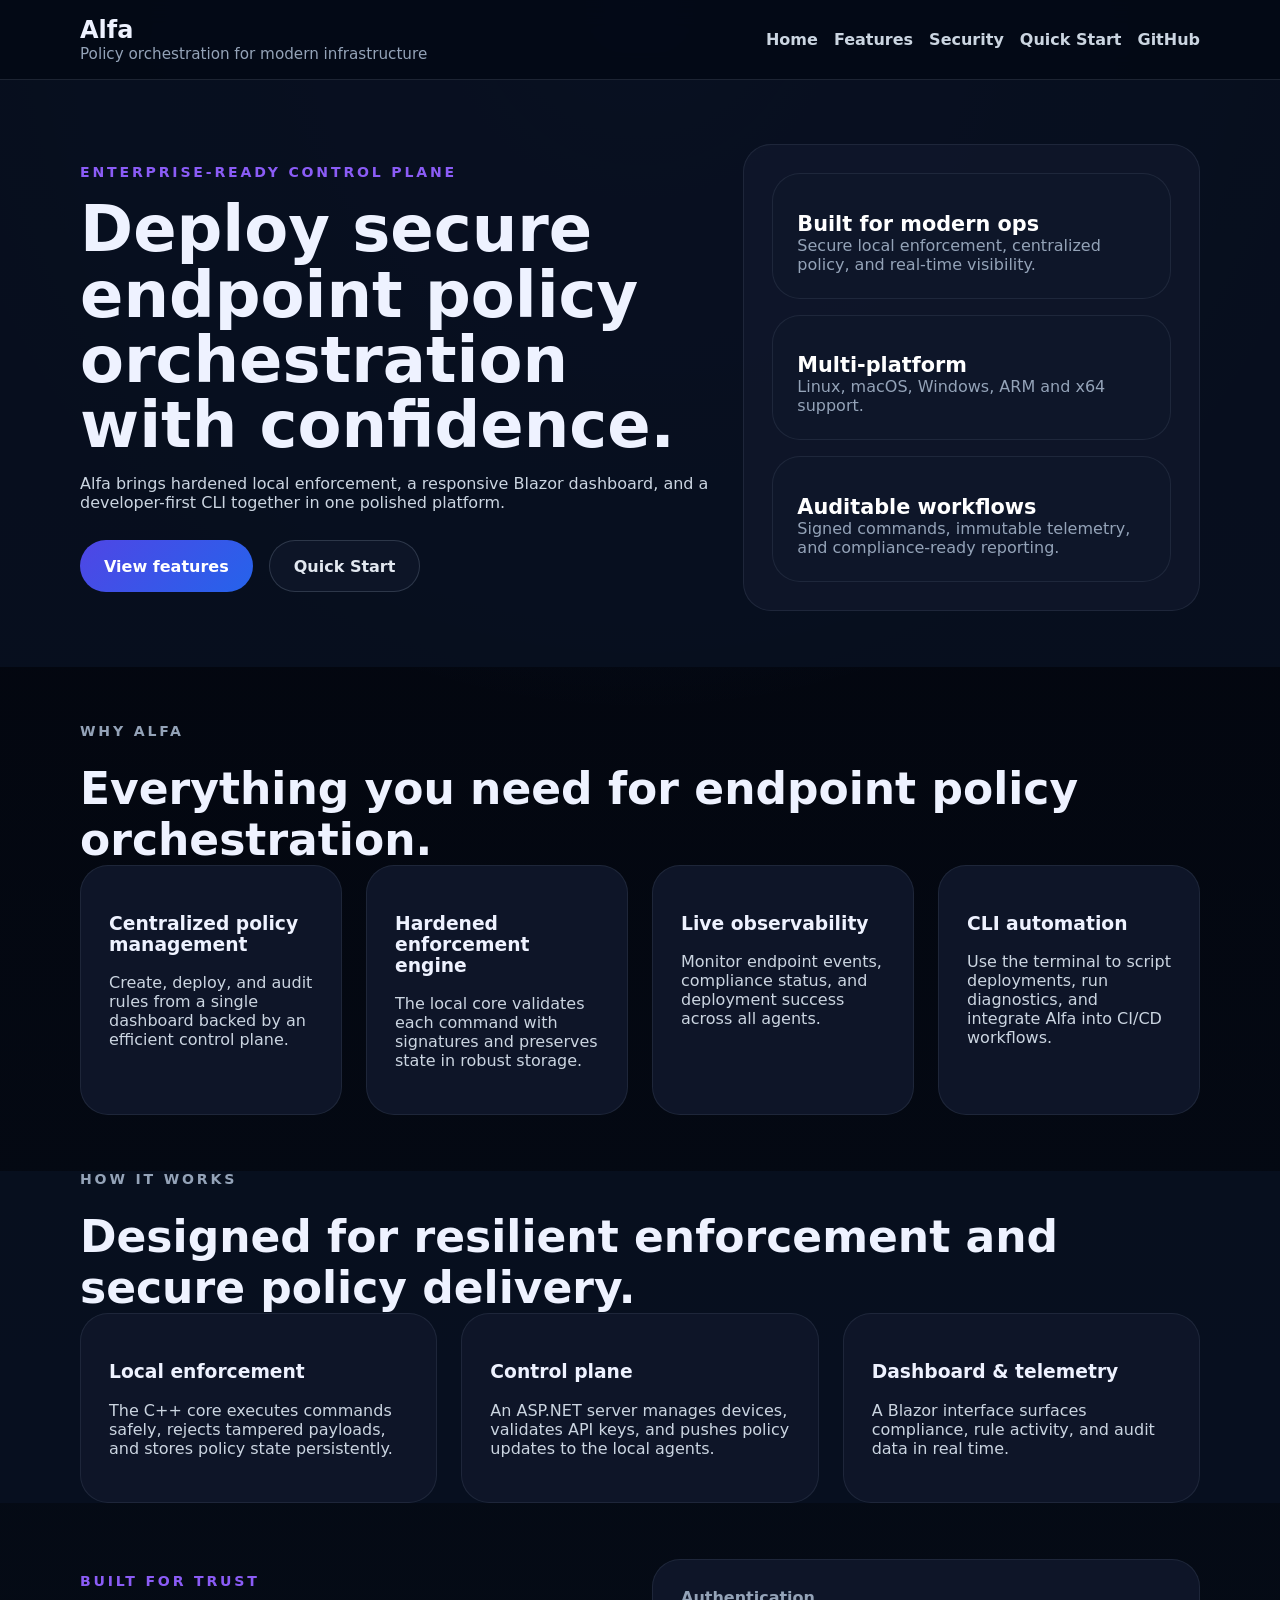
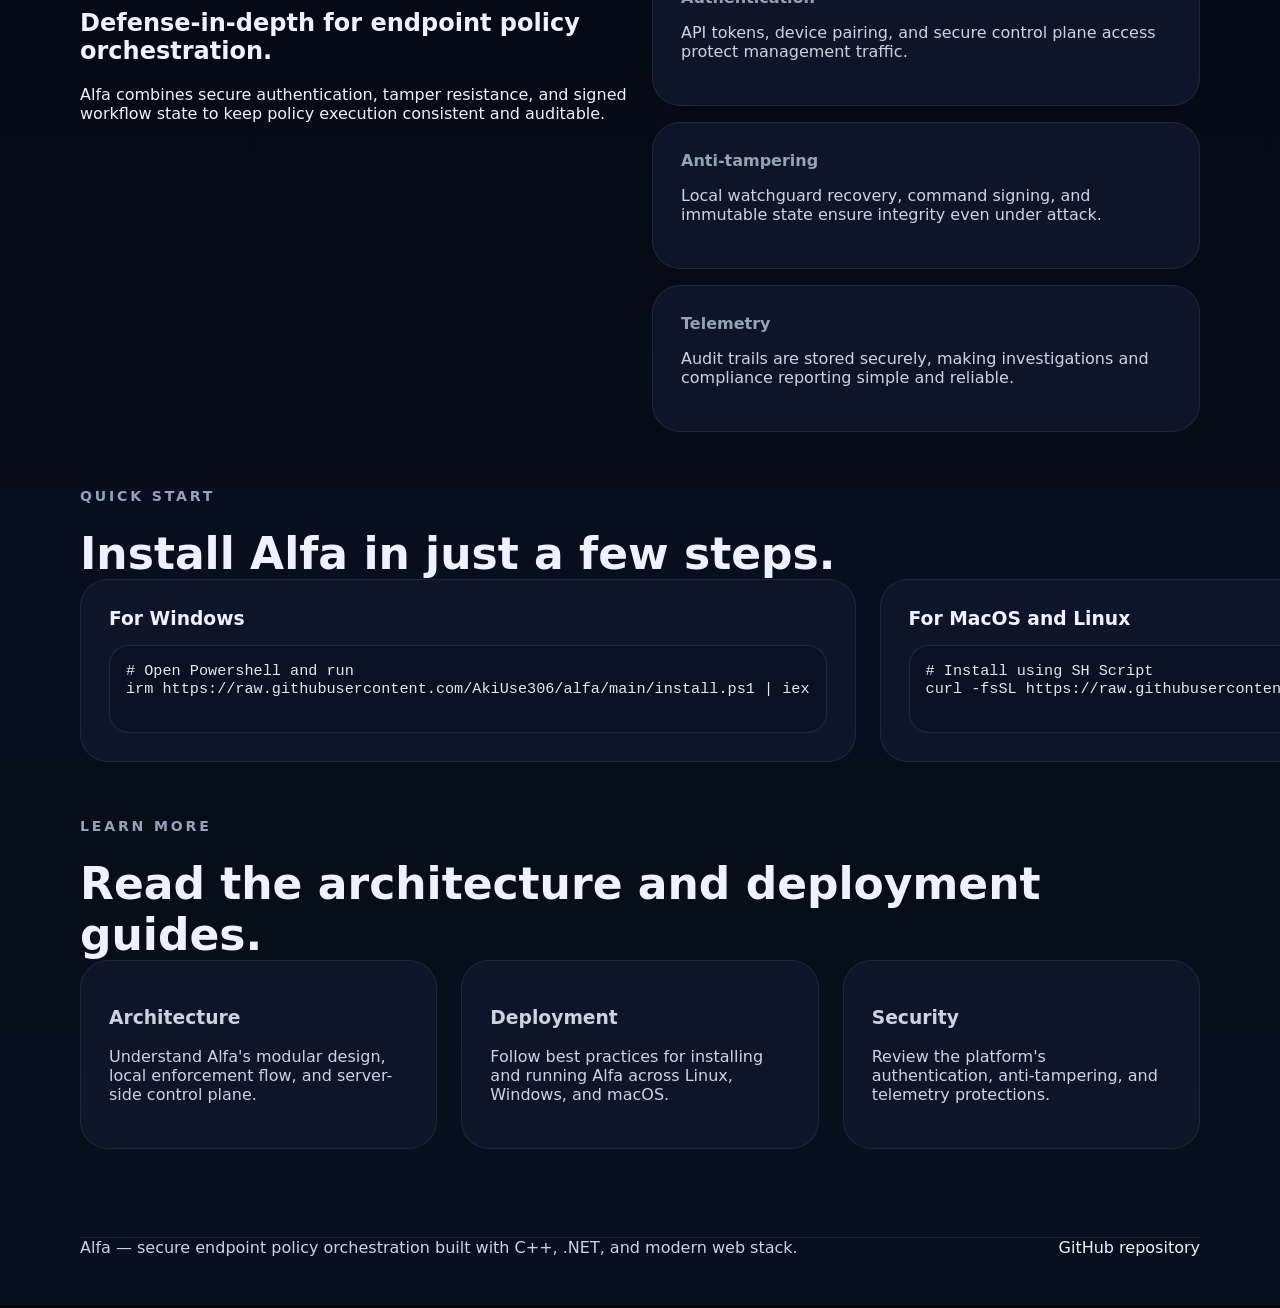
==== commit 1407411d: "deploy: 82715893f9b06f2347f6cf73050f831aabf1054e" ====
--- a/index.html
+++ b/index.html
@@ -127,22 +127,20 @@
     <section id="quickstart" class="section-primary">
       <div class="container section-header">
         <p class="eyebrow">Quick start</p>
-        <h2>Install and launch Alfa in just a few steps.</h2>
+        <h2>Install Alfa in just a few steps.</h2>
       </div>
       <div class="container code-grid">
         <div class="code-panel">
-          <h3>Install</h3>
-          <pre><code># Download the release package
-curl -L -o alfa.tar.gz https://github.com/AkiUse306/alfa/releases/download/1.0/alfa-1.0-linux.pkg
-mkdir -p /opt/alfa && tar -xzf alfa.tar.gz -C /opt/alfa</code></pre>
+          <h3>For Windows</h3>
+          <pre><code># Open Powershell and run
+irm https://raw.githubusercontent.com/AkiUse306/alfa/main/install.ps1 | iex
+          </code></pre>
         </div>
         <div class="code-panel">
-          <h3>Run</h3>
-          <pre><code># Start the server
-cd /opt/alfa/dist/server && dotnet Alfa.Server.dll
-
-# Start the CLI
-cd /opt/alfa/dist/cli && dotnet Alfa.Cli.dll --help</code></pre>
+          <h3>For MacOS and Linux</h3>
+          <pre><code># Install using SH Script
+curl -fsSL https://raw.githubusercontent.com/AkiUse306/alfa/main/install.sh | sh
+          </code></pre>
         </div>
       </div>
     </section>
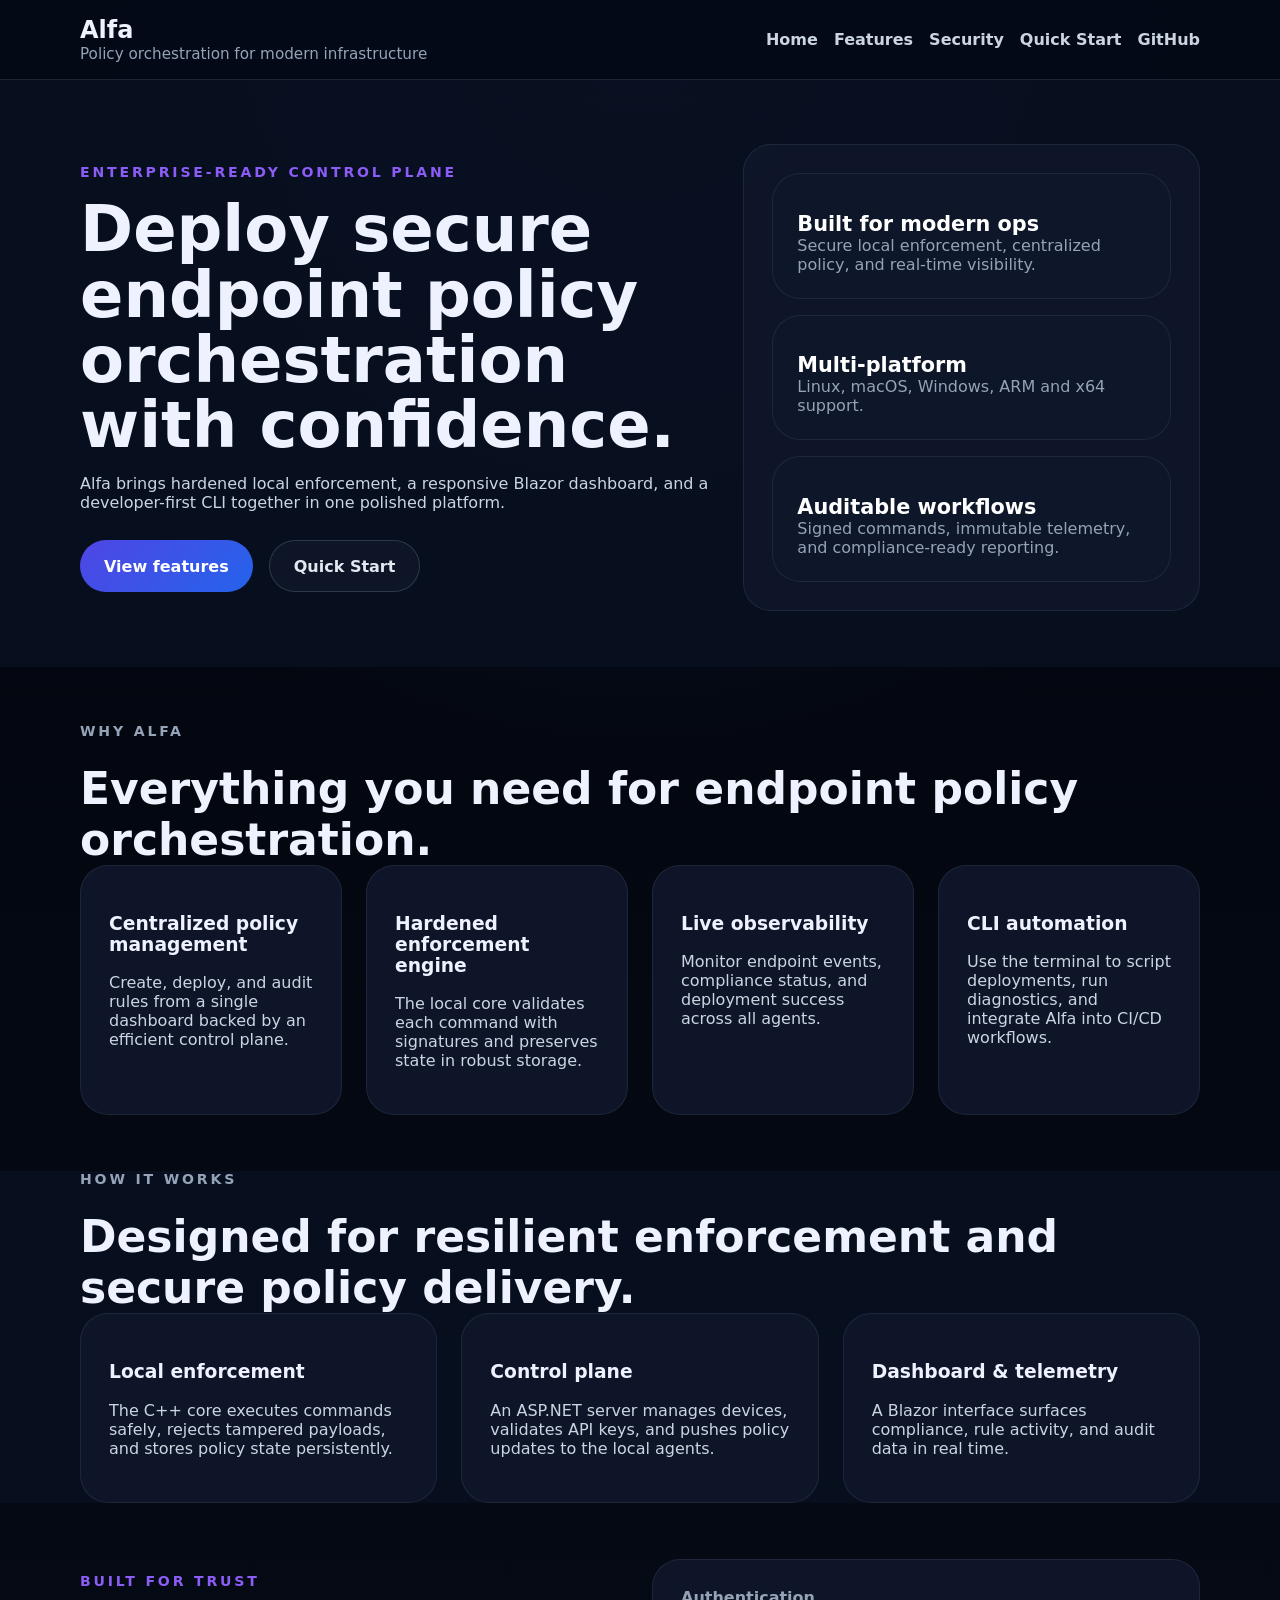
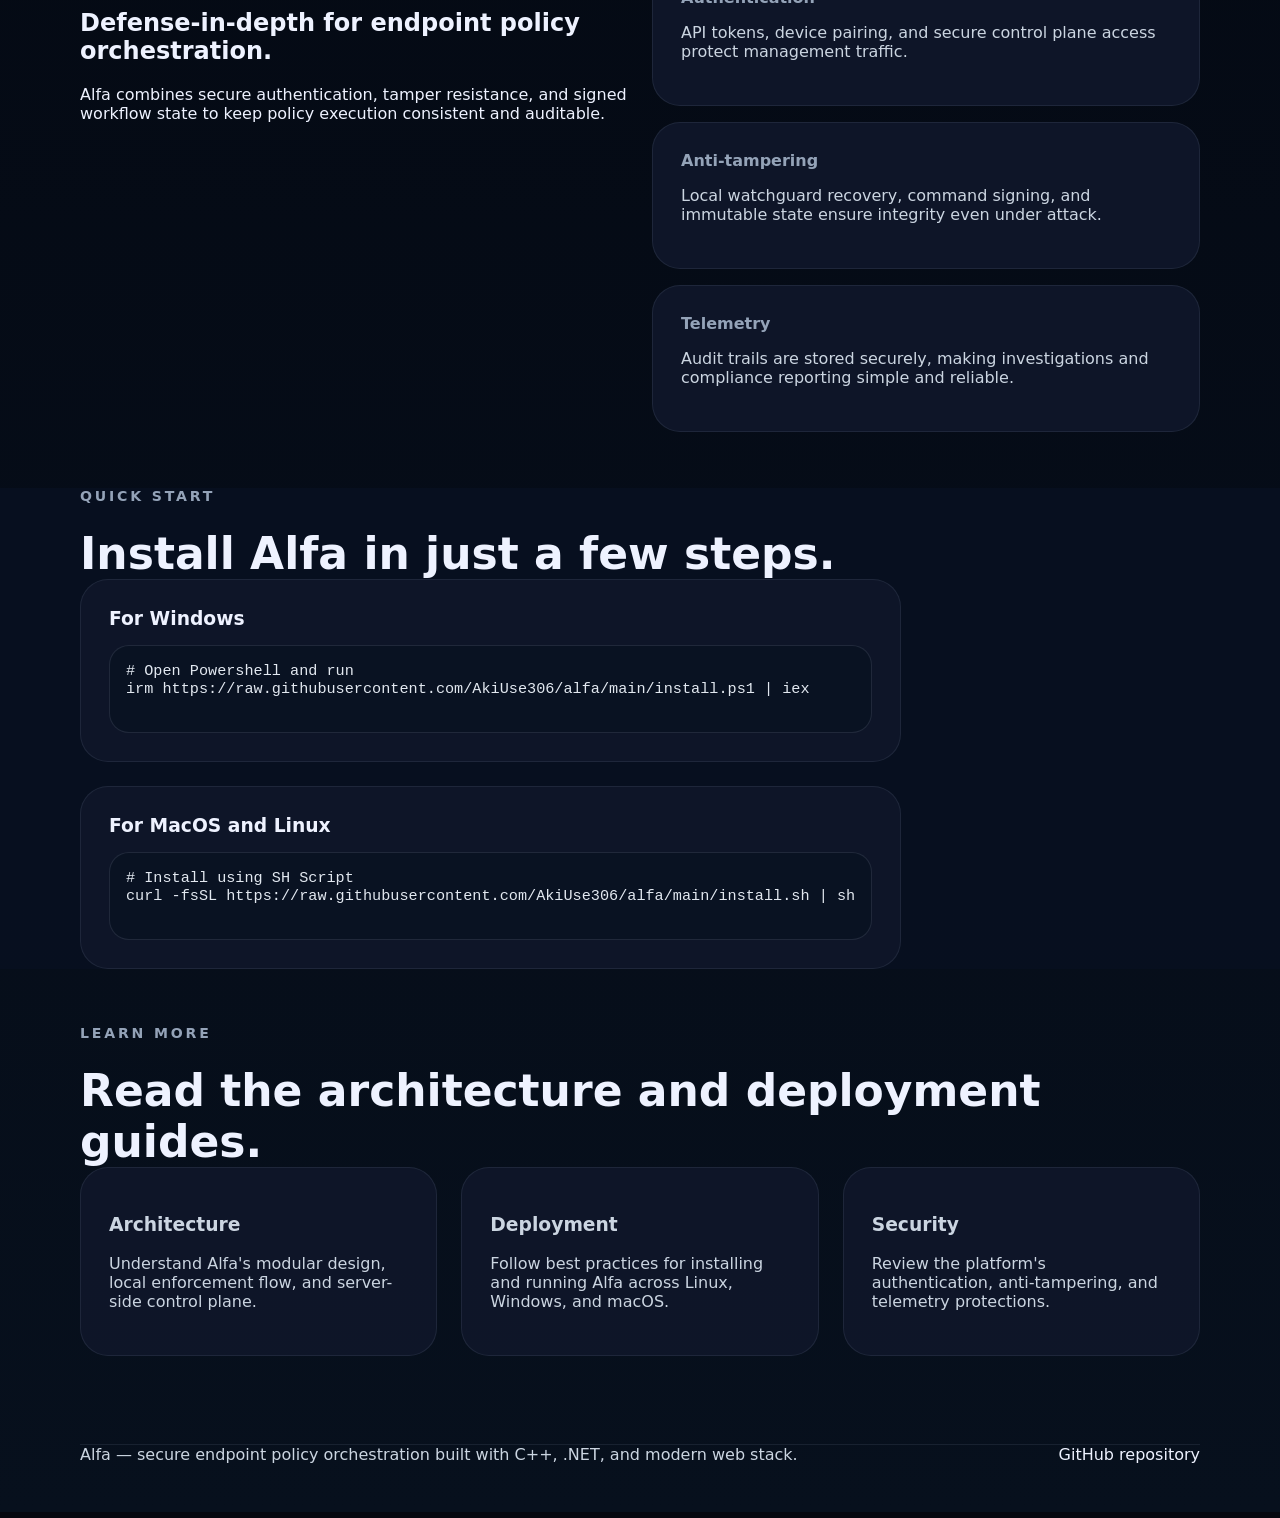
==== commit 4ce05009: "deploy: ed6c94bda456efcda746bfd4f5c72d19b5fa6901" ====
--- a/index.html
+++ b/index.html
@@ -135,7 +135,7 @@
           <pre><code># Open Powershell and run
 irm https://raw.githubusercontent.com/AkiUse306/alfa/main/install.ps1 | iex
           </code></pre>
-        </div>
+        </div></br>
         <div class="code-panel">
           <h3>For MacOS and Linux</h3>
           <pre><code># Install using SH Script
